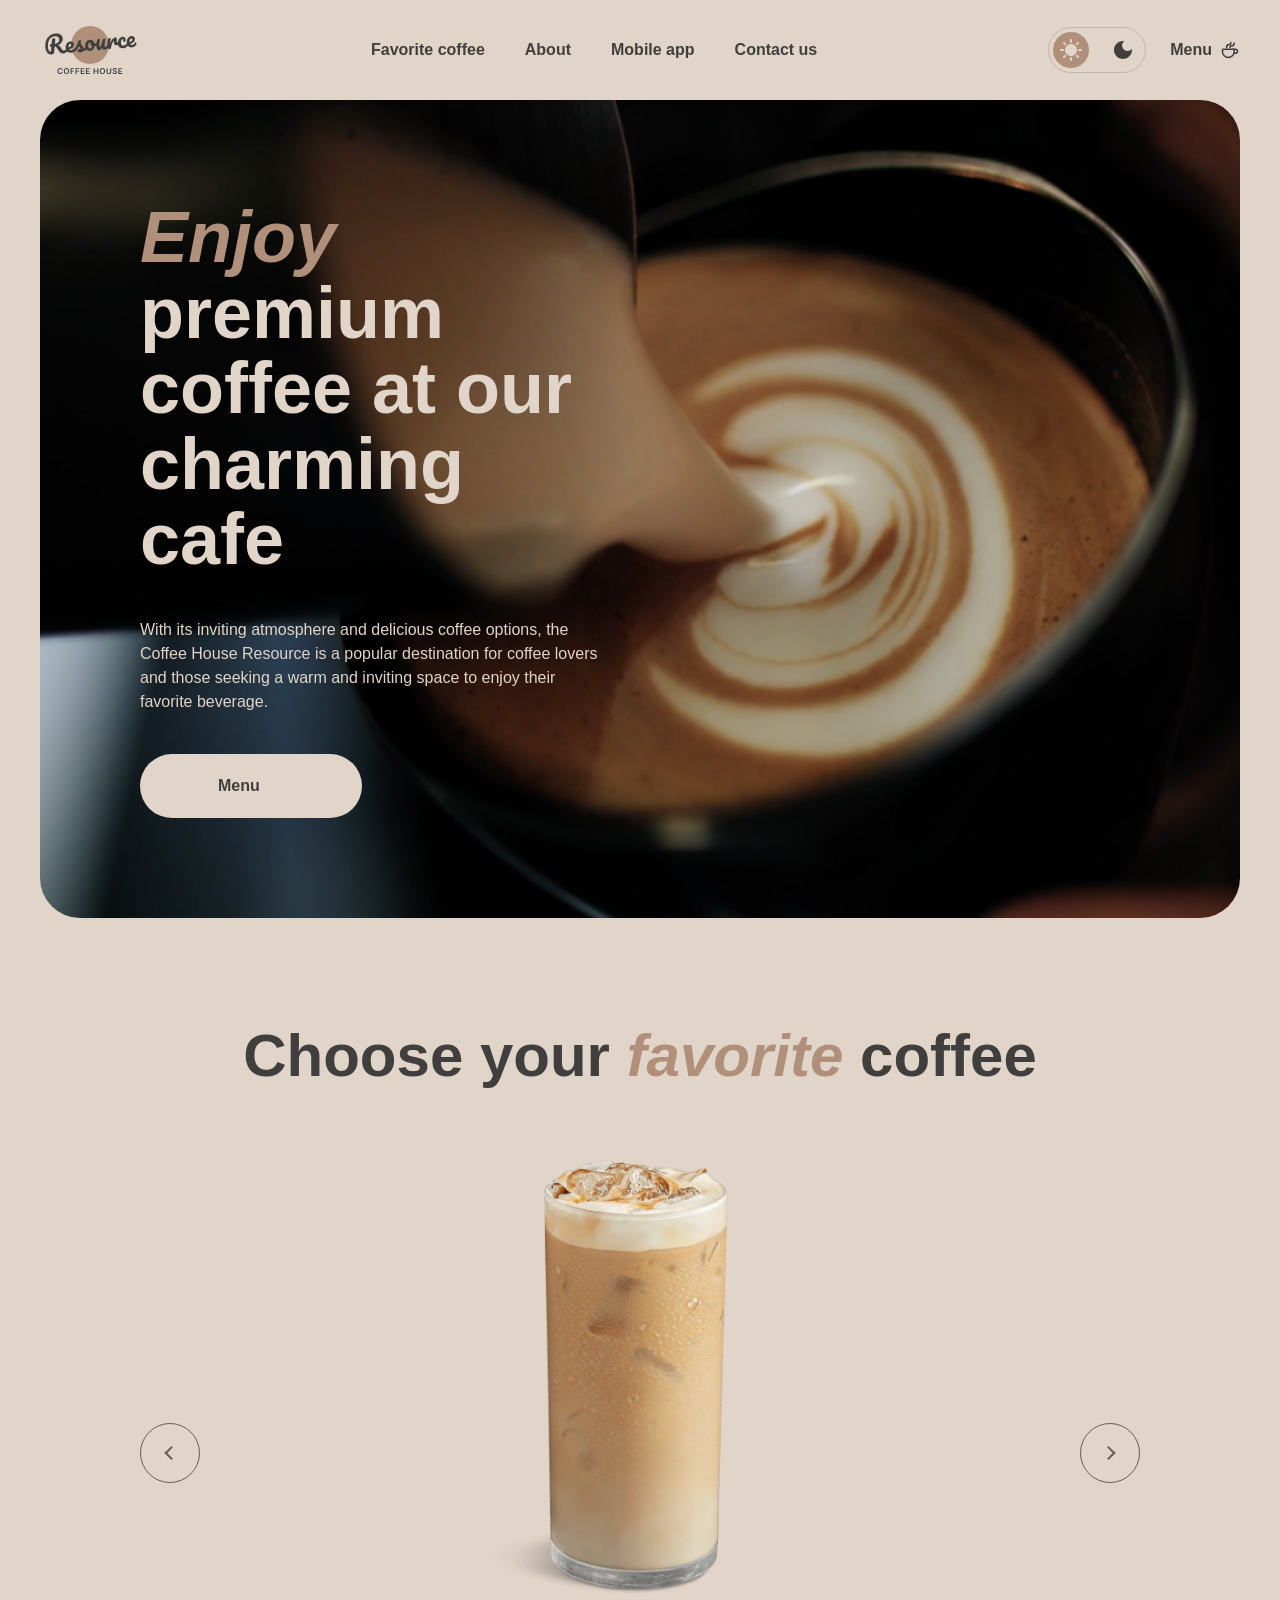
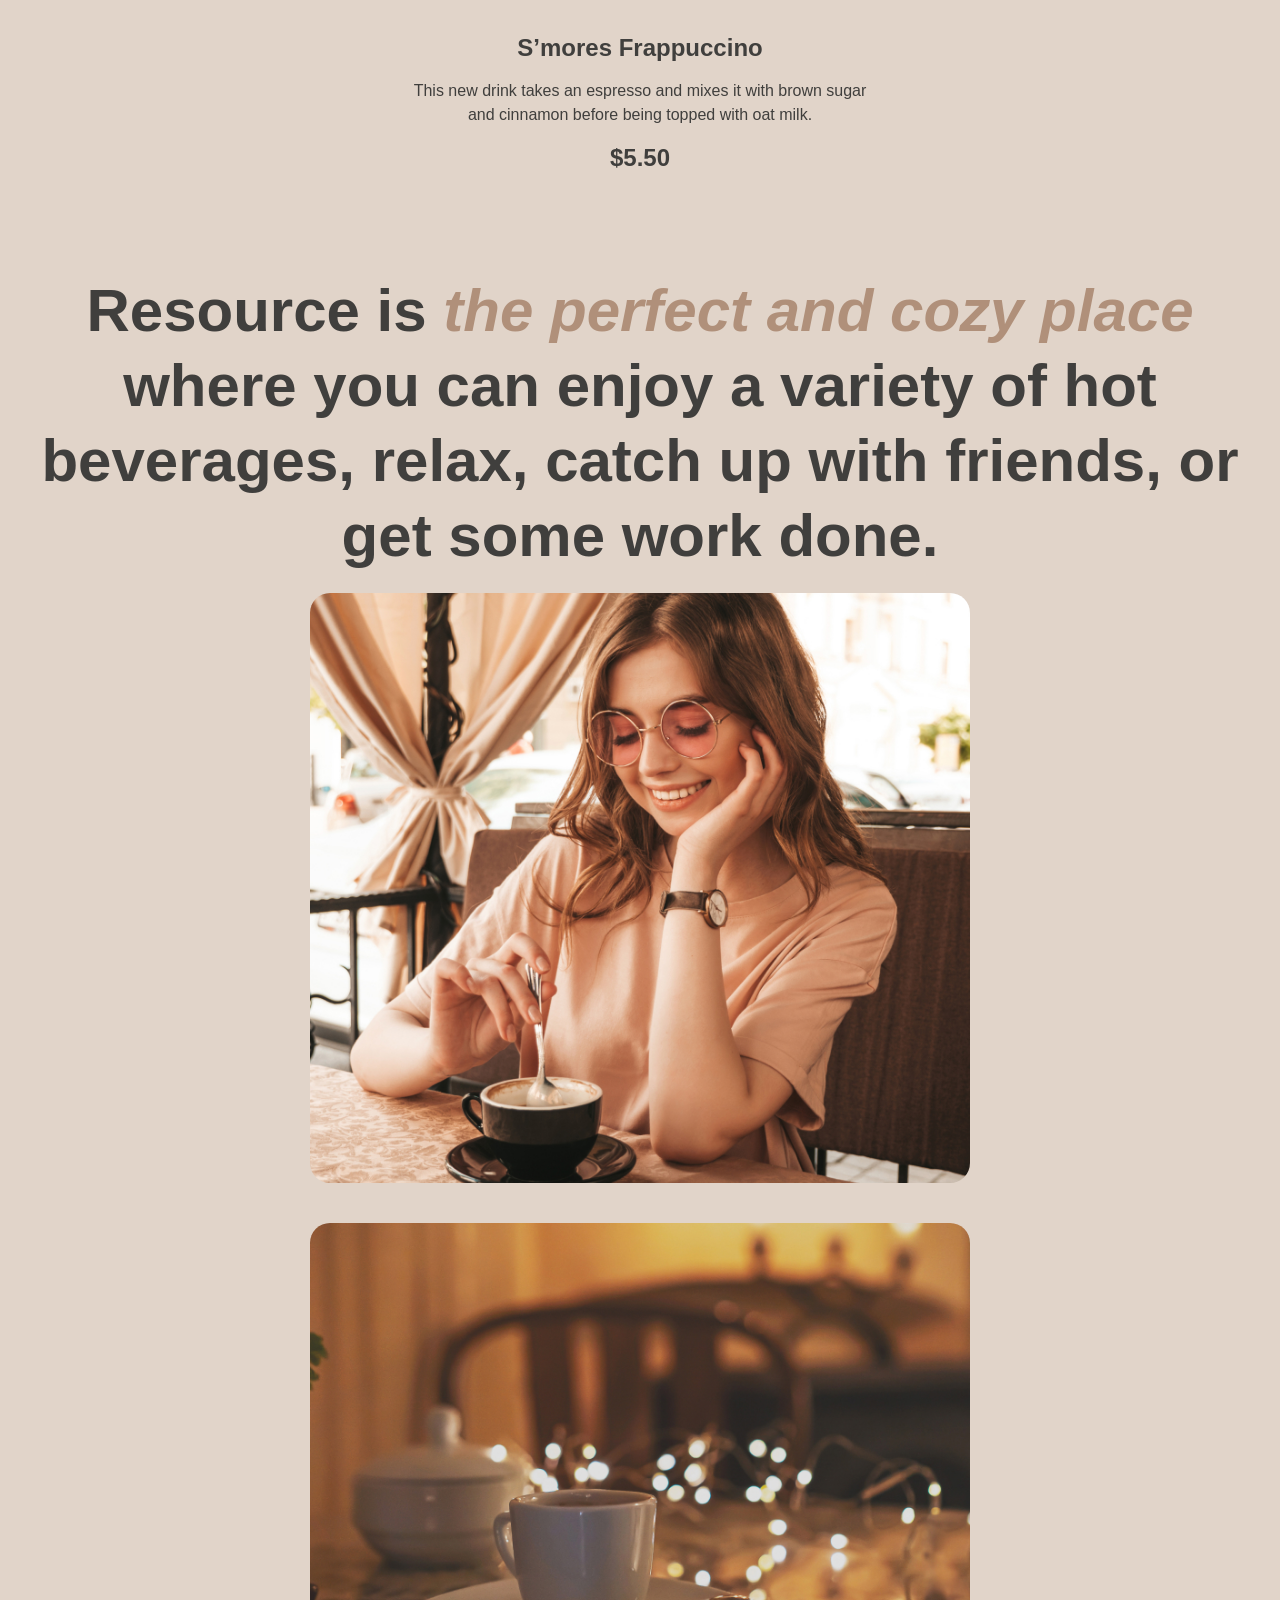
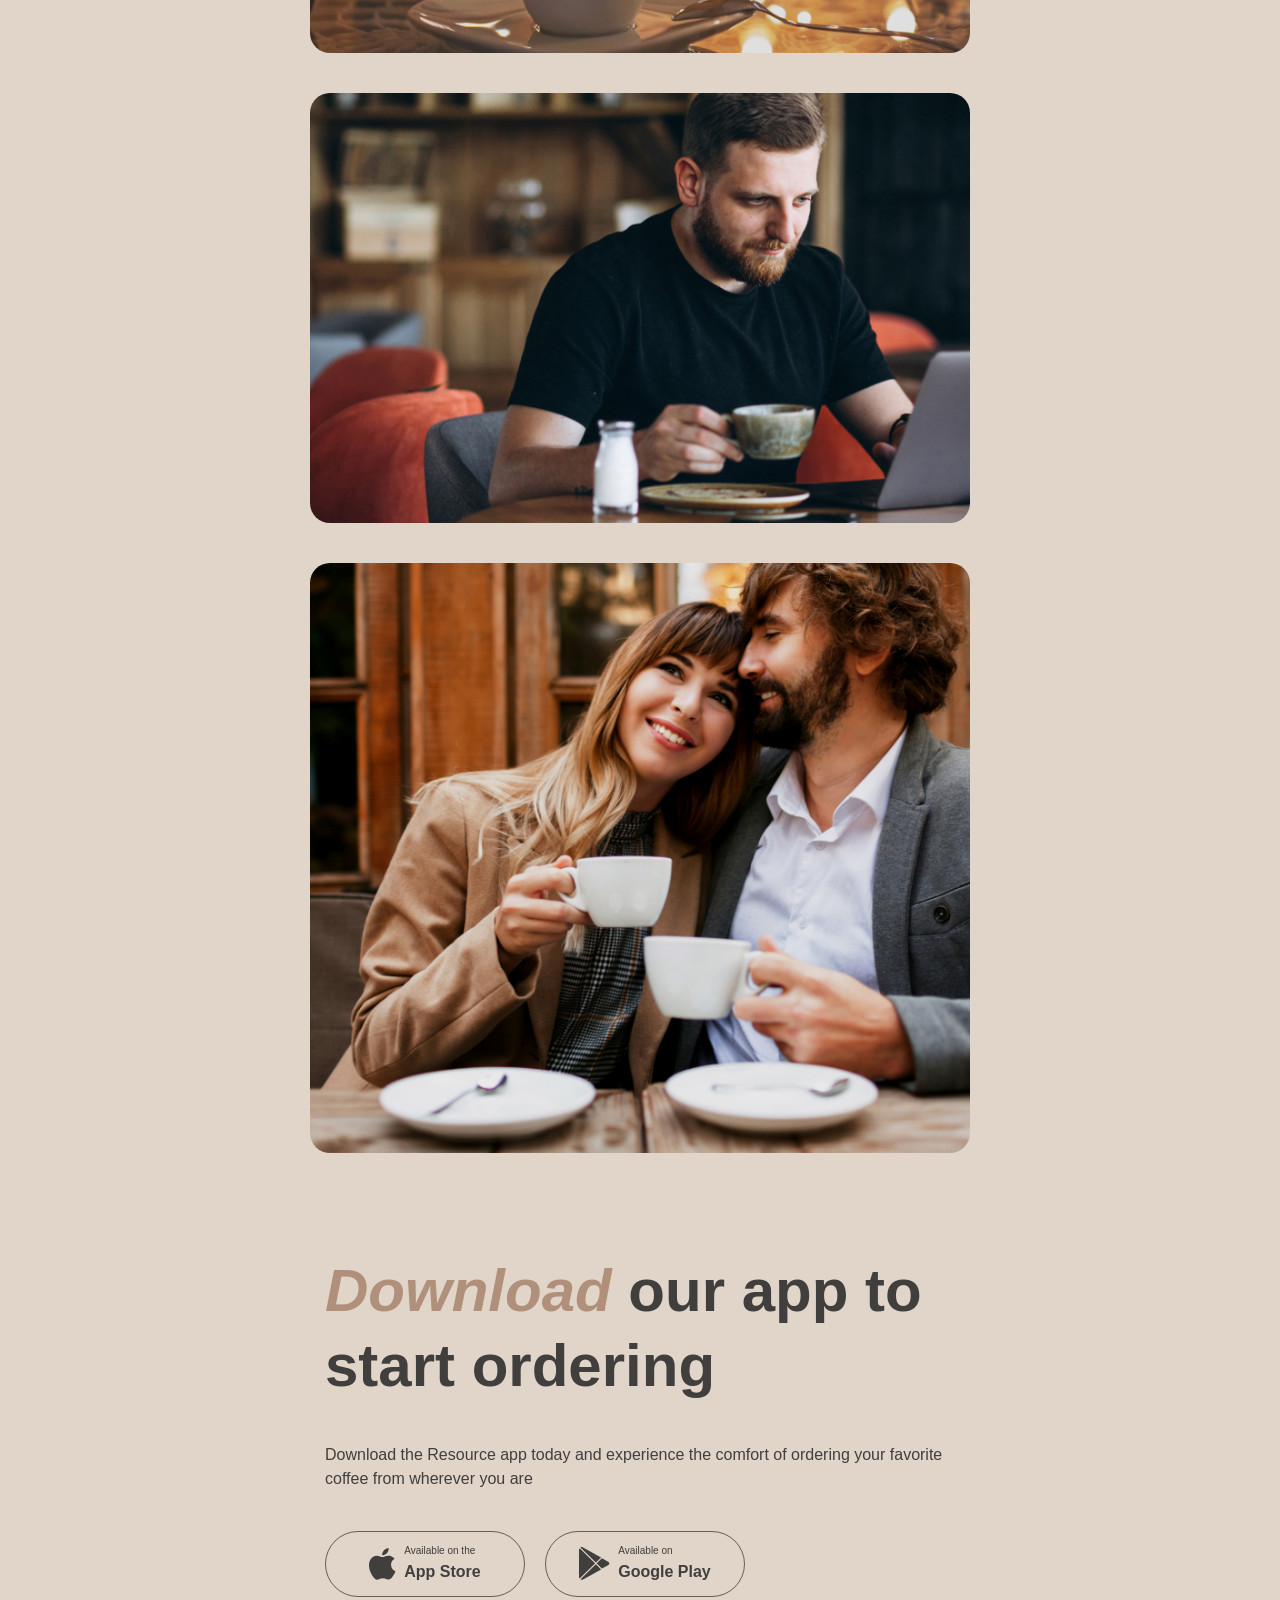
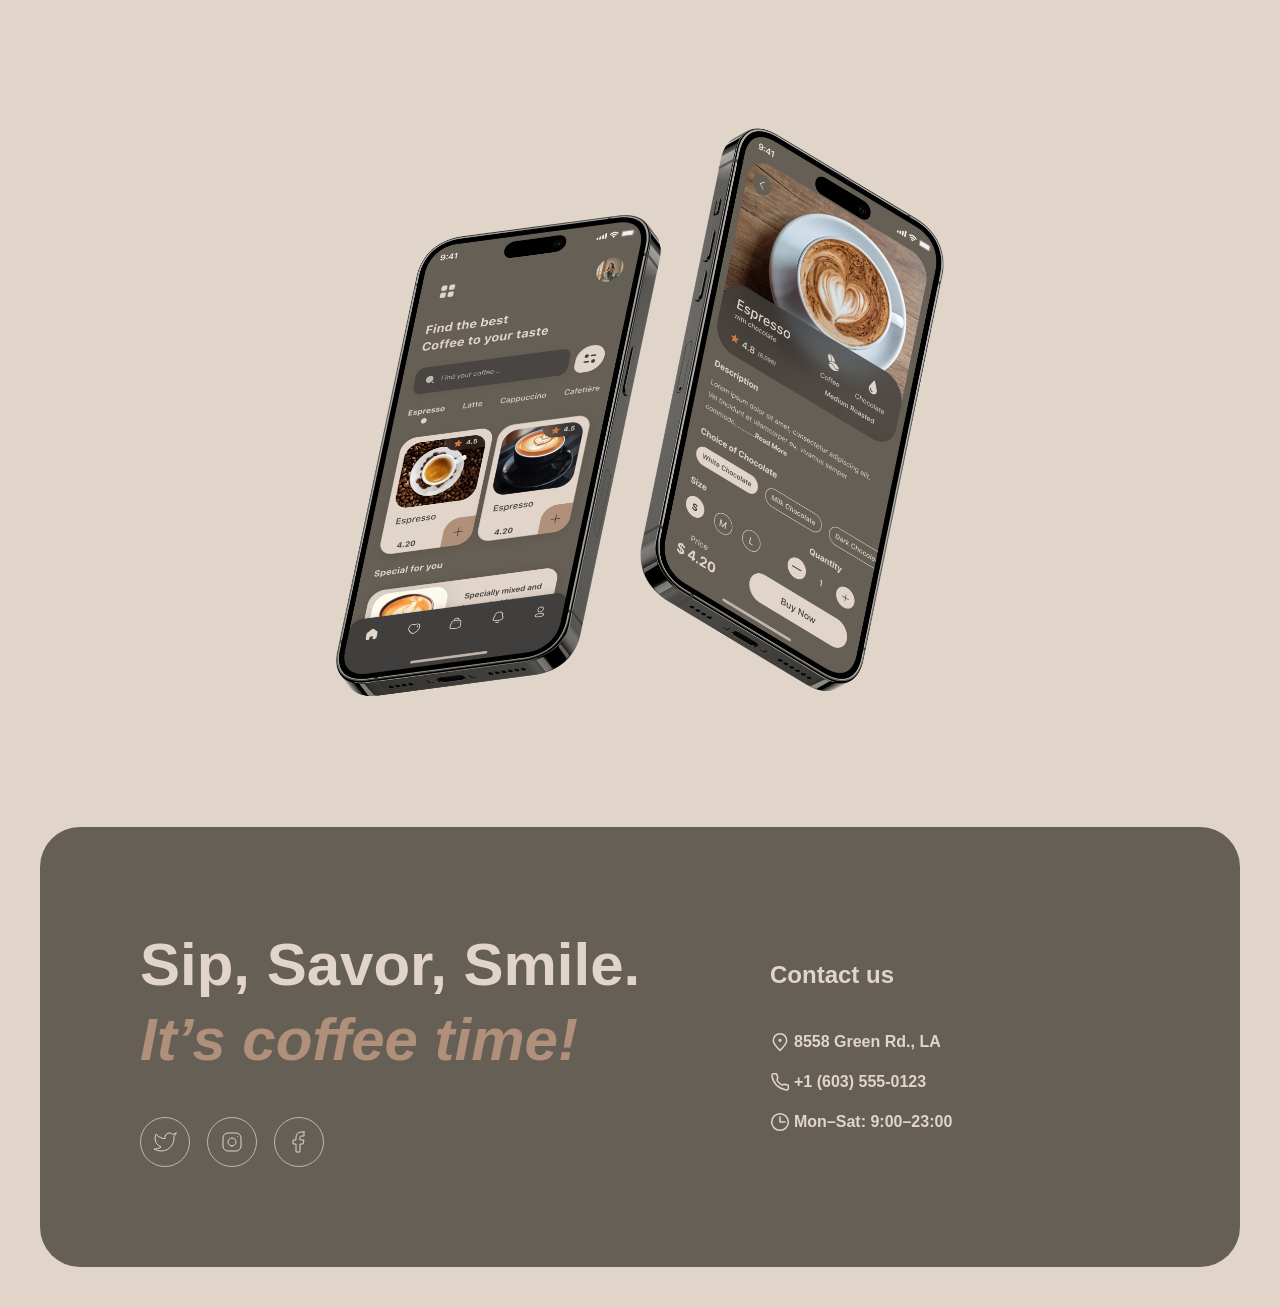
==== index.html @ 96e4b71e "feat: fix html errors and add media-style to catalog.html 22.09.26 20:18" ====
<!doctype html>
<html lang="en" data-theme="light">
  <head>
    <meta charset="UTF-8" />
    <meta name="viewport" content="width=device-width, initial-scale=1.0" />
    <link rel="stylesheet" href="sass/style.css" />
    <link rel="icon" href="img/header/logo.svg" />
    <title>Coffee House</title>
  </head>
  <body>
    <header class="header">
      <div class="header-menu">
        <a href="index.html" class="header-link">
          <img
            class="header-logo"
            src="img/header/logo.svg"
            alt="Coffee House Logo"
          />
        </a>
        <div class="header-navigation">
          <ul class="header__list">
            <li class="header__item">
              <a href="#favorite-coffee" class="header__link"
                >favorite coffee</a
              >
            </li>
            <li class="header__item">
              <a href="#about" class="header__link">about</a>
            </li>
            <li class="header__item">
              <a href="#mobile" class="header__link">mobile app</a>
            </li>
            <li class="header__item">
              <a href="#contacts" class="header__link">contact us</a>
            </li>
          </ul>
        </div>
        <div class="header-actions">
          <button
            type="button"
            class="theme-witch"
            id="theme-toggle"
            aria-label="change theme"
          >
            <span class="theme__light header-theme">
              <img
                class="theme__icon"
                src="img/buttons/Sun.svg"
                alt="Sun Icon"
              />
            </span>
            <span class="theme__dark header-theme">
              <img
                class="theme__icon"
                src="img/buttons/Moon.svg"
                alt="Moon Icon"
              />
            </span>
          </button>
          <a href="catalog.html" class="coffee-menu">
            <p class="coffee-menu__text">menu</p>
            <img
              class="coffee-menu__icon"
              src="img/header/coffee-cup.svg"
              alt="Menu Icon"
            />
          </a>
          <button
            class="hamburger"
            type="button"
            aria-label="Open menu"
            aria-expanded="false"
          >
            <span class="hamburger__line"></span>
          </button>
        </div>
      </div>
    </header>
    <main class="main">
      <section class="hero section">
        <div class="hero-container">
          <div class="hero-offer">
            <h1 class="hero-offer__title">
              <span class="color-word">enjoy</span> premium coffee at our
              charming cafe
            </h1>
            <p class="hero-offer__description">
              with its inviting atmosphere and delicious coffee options, the
              Coffee House Resource is a popular destination for coffee lovers
              and those seeking a warm and inviting space to enjoy their
              favorite beverage.
            </p>
            <a class="hero-offer__button" href="catalog.html">menu</a>
          </div>
        </div>
      </section>
      <section class="favorite-coffee section" id="favorite-coffee">
        <div class="favorite-coffee-container">
          <h2 class="favorite-coffee__title main-section__text">
            choose your <span class="color-word">favorite</span> coffee
          </h2>
          <div class="favorite-coffee__slider">
            <button
              type="button"
              class="favorite-coffee__arrow favorite-coffee__arrow--left"
            ></button>
            <div class="favorite-coffee__slider--row">
              <div class="favorite-coffee__slider--content">
                <img
                  src="img/main/coffee-slider-1.svg"
                  class="favorite-coffee__slider--1"
                  alt="coffee-slider-1"
                />
                <div class="favorite-coffee__slider--description">
                  <p
                    class="favorite-coffee__slider--description--title main-section__text"
                  >
                    s’mores Frappuccino
                  </p>
                  <p
                    class="favorite-coffee__slider--description--text main-section__text"
                  >
                    this new drink takes an espresso and mixes it with brown
                    sugar and cinnamon before being topped with oat milk.
                  </p>
                  <p
                    class="favorite-coffee__slider--description--price main-section__text"
                  >
                    $5.50
                  </p>
                </div>
              </div>
            </div>
            <button
              type="button"
              class="favorite-coffee__arrow favorite-coffee__arrow--right"
            ></button>
          </div>
        </div>
      </section>
      <section class="about section" id="about">
        <h2 class="about__title main-section__text">
          Resource is
          <span class="color-word">the perfect and cozy place</span> where you
          can enjoy a variety of hot beverages, relax, catch up with friends, or
          get some work done.
        </h2>
        <div class="about-container">
          <div class="about__images">
            <div class="about__images--column--1">
              <img
                src="img/main/about-1.jpg"
                class="about__images--column--one about__images--column--big"
                alt="about-1"
              />
              <img
                src="img/main/about-2.jpg"
                class="about__images--column--two about__images--column--small"
                alt="about-1"
              />
            </div>
            <div class="about__images--column--2">
              <img
                src="img/main/about-3.jpg"
                class="about__images--column--three about__images--column--small"
                alt="about-1"
              />
              <img
                src="img/main/about-4.jpg"
                class="about__images--column--four about__images--column--big"
                alt="about-1"
              />
            </div>
          </div>
        </div>
      </section>
      <section class="mobile-app section" id="mobile">
        <div class="mobile-app-container">
          <div class="mobile-app-container__offer">
            <h2 class="mobile-app-container__offer--title main-section__text">
              <span class="color-word">download</span> our app to start ordering
            </h2>
            <p class="mobile-app-container__offer--text main-section__text">
              download the Resource app today and experience the comfort of
              ordering your favorite coffee from wherever you are
            </p>
            <div class="mobile-app-container__offer--buttons">
              <button type="button" class="button-app-store mobile-buttons">
                <img
                  src="img/buttons/icon-1.svg"
                  class="button-app-store__image button-app"
                  alt="app-store"
                />
                <span class="button-app-store__description buttons__mobile-app">
                  <span class="button-app-store--title main-section__text">
                    available on the
                  </span>
                  <span class="button-app-store--text main-section__text">
                    app Store
                  </span>
                </span>
              </button>
              <button type="button" class="button-google-play mobile-buttons">
                <img
                  src="img/buttons/Icon-2.svg"
                  class="button-google-play__image button-app"
                  alt="google-play"
                />
                <span
                  class="button-google-play__description buttons__mobile-app"
                >
                  <span class="button-google-play--title main-section__text">
                    available on
                  </span>
                  <span class="button-google-play--text main-section__text">
                    google Play
                  </span>
                </span>
              </button>
            </div>
          </div>
          <img
            src="img/main/mobile-screens.svg"
            class="mobile-app-container__image"
            alt="mobile-screens"
          />
        </div>
      </section>
    </main>
    <footer class="footer" id="contacts">
      <div class="footer-container">
        <div class="footer-offer">
          <h2 class="footer-offer__title">
            Sip, Savor, Smile. <span class="color-word">It’s coffee time!</span>
          </h2>
          <div class="footer-offer__socials">
            <button
              type="button"
              class="footer-offer__socials--twitter footer-logo"
            >
              <img
                src="img/buttons/twitter.svg"
                alt="twitter-logo"
                class="twitter-logo footer-logo__icon"
              />
            </button>
            <button
              type="button"
              class="footer-offer__socials--instagram footer-logo"
            >
              <img
                src="img/buttons/instagram.svg"
                alt="instagram-logo"
                class="instagram-logo footer-logo__icon"
              />
            </button>
            <button
              type="button"
              class="footer-offer__socials--facebook footer-logo"
            >
              <img
                src="img/buttons/facebook.svg"
                alt="facebook-logo"
                class="facebook-logo footer-logo__icon"
              />
            </button>
          </div>
        </div>
        <div class="footer-contacts-info">
          <p class="footer-contacts-info__title">contact us</p>
          <div class="footer-contacts-info__description">
            <a
              href="https://www.google.com/maps?vet=10CAAQoqAOahcKEwiwgLDBm4CXAxUAAAAAHQAAAAAQFg..i&mstk=AUtExfA_n0aw0SL53sL35v7tzsXm1c_JzADtxvGyId2HOaVjwvYspv1mp1q4BPA9dtkirXjE4hop9Ao_3JP-SMYvXIAv0XN-SOpZOWgmy21TU7qrx0IIFSRRXFz6eRBMhDhsfYrN6tCBzZElpmiBy2D3LbKN2sghtTIf_d3w8UrkyxKyUlM&pvq=Cg0vZy8xMWw1Y3NuYm5jgAEBkAEB&fvr=1&cs=1&um=1&ie=UTF-8&fb=1&gl=ru&sa=X&ftid=0x80c2be9679dfc7e3:0x77f2e7a4e452a17a"
              class="footer-contacts-info__description--links"
            >
              <img
                src="img/footer/pin-alt.svg"
                alt="pin-alt"
                class="footer-contacts-info__description--image"
              />
              <p class="footer-contacts-info__description--text">
                8558 Green Rd., LA
              </p>
            </a>
            <a
              href="tel:+1(603)555-0123"
              class="footer-contacts-info__description--links"
            >
              <img
                src="img/footer/phone.svg"
                alt="phone"
                class="footer-contacts-info__description--image"
              />
              <p class="footer-contacts-info__description--text">
                +1 (603) 555-0123
              </p>
            </a>
            <a href="#" class="footer-contacts-info__description--links">
              <img
                src="img/footer/clock.svg"
                alt="clock"
                class="footer-contacts-info__description--image"
              />
              <p class="footer-contacts-info__description--text">
                Mon–Sat: 9:00–23:00
              </p>
            </a>
          </div>
        </div>
      </div>
    </footer>
    <script src="main.js"></script>
  </body>
</html>
---- sass/style.css ----
@charset "UTF-8";
/* 1. Убираем внешние и внутренние отступы, задаем border-box всем элементам */
*,
*::before,
*::after {
  box-sizing: border-box;
  margin: 0;
  padding: 0;
}

/* 2. Базовые настройки для документа */
html {
  -webkit-text-size-adjust: 100%;
  -moz-text-size-adjust: 100%;
       text-size-adjust: 100%;
}

body {
  min-height: 100vh;
  line-height: 1.5;
  -webkit-font-smoothing: antialiased;
}

/* 3. Наследуем шрифты и свойства для элементов форм */
input,
button,
textarea,
select {
  font: inherit;
  color: inherit;
  background-color: transparent;
}

/* 4. Списки без маркеров */
ul,
ol {
  list-style: none;
}

/* 5. Убираем подчеркивания у ссылок */
a {
  text-decoration: none;
  color: inherit;
}

/* 6. Медиа-элементы адаптивны */
img,
picture,
video,
canvas,
svg {
  display: block;
  max-width: 100%;
  height: auto;
}

/* 7. Настройки таблиц */
table {
  border-collapse: collapse;
  border-spacing: 0;
}

/* 8. Кнопки сбрасывают дефолтный вид */
button {
  cursor: pointer;
  border: none;
  background: none;
}

@font-face {
  font-family: "inter";
  src: url("/fonts/Inter_18pt-Regular.ttf") format("ttf");
}
.header {
  margin: 20px auto;
}
.header .header-menu {
  max-height: 60px;
  padding: 0 40px;
  display: flex;
  justify-content: space-between;
  align-items: center;
  flex-direction: row;
  flex-wrap: wrap;
  gap: 0;
}
.header .header-menu .header-link:hover {
  opacity: 0.5;
  transition: opacity 0.3s ease;
}
.header .header__list {
  display: flex;
  justify-content: space-between;
  align-items: center;
  flex-direction: row;
  flex-wrap: wrap;
  gap: 40px;
}
@media (max-width: 860px) {
  .header .header__list {
    display: none;
  }
}
.header .header__list .header__item {
  font-family: inter, sans-serif;
  font-size: 16px;
  font-weight: 600;
  line-height: 150%;
  position: relative;
  color: #403f3d;
}
.header .header__list .header__item::first-letter {
  text-transform: capitalize;
}
.header .header__list .header__item::after {
  content: "";
  position: absolute;
  left: 0;
  bottom: -4px;
  width: 100%;
  height: 2px;
  background-color: #403f3d;
  transform: scaleX(0);
  transform-origin: left;
  transition: transform 0.3s ease;
}
.header .header__list .header__item:hover::after {
  transform: scaleX(1);
}
.header .header-actions {
  display: flex;
  justify-content: space-between;
  align-items: center;
  flex-direction: row;
  flex-wrap: wrap;
  gap: 24px;
}
.header .header-actions .theme-witch {
  border: 1px solid #c1b6ad;
  border-radius: 100px;
  display: flex;
  justify-content: space-between;
  align-items: center;
  flex-direction: row;
  flex-wrap: wrap;
  gap: 8px;
}
.header .header-actions .theme-witch .header-theme {
  margin: 4px;
  padding: 7px;
}
.header .header-actions .theme-witch .theme__light {
  background-color: #b0907a;
  border-radius: 100px;
}
.header .header-actions .theme-witch .theme__dark {
  padding: 9px;
}
.header .coffee-menu {
  display: flex;
  justify-content: space-between;
  align-items: center;
  flex-direction: row;
  flex-wrap: wrap;
  gap: 8px;
}
@media (max-width: 860px) {
  .header .coffee-menu {
    display: none;
  }
}
.header .coffee-menu {
  position: relative;
}
.header .coffee-menu .coffee-menu__text {
  font-family: inter, sans-serif;
  font-size: 16px;
  font-weight: 600;
  line-height: 150%;
  color: #403f3d;
}
.header .coffee-menu .coffee-menu__text::first-letter {
  text-transform: capitalize;
}
.header .coffee-menu::after {
  content: "";
  position: absolute;
  left: 0;
  bottom: -4px;
  width: 100%;
  height: 2px;
  background-color: #403f3d;
  transform: scaleX(0);
  transform-origin: left;
  transition: transform 0.3s ease;
}
.header .coffee-menu:hover::after {
  transform: scaleX(1);
}

.hamburger {
  display: none;
}

@media (max-width: 860px) {
  .hamburger {
    display: inline-block;
    position: relative;
    border: 1px solid #665f55;
    border-radius: 100px;
    width: 44px;
    height: 44px;
    background: transparent;
    cursor: pointer;
    z-index: 30;
  }
  .hamburger::after,
  .hamburger .hamburger__line {
    content: "";
    position: absolute;
    width: 20px;
    height: 2px;
    background-color: black;
    transform: translate(-50%, -50%);
    bottom: 55%;
    transition: top 0.3s ease, left 0.3s ease, transform 0.3s ease;
  }
  .hamburger::after {
    bottom: 35%;
  }
  .hamburger.active::after {
    top: 16px;
    left: 25px;
    transform: translate(-50%, -50%) rotate(-90deg);
  }
  .hamburger.active .hamburger__line {
    top: 16px;
    left: 5px;
    transform: translate(-50%, -50%) rotate(-90deg);
  }
}
.main {
  margin: 0 auto;
}

.section {
  padding: 0 40px;
  margin-bottom: 100px;
}

.color-word {
  color: #b0907a;
  font-style: italic;
}

.hero-container {
  background: url(../img/header/img-hero.jpg);
  border-radius: 40px;
  background-size: cover;
  background-position: center;
  padding: 100px;
}
@media (max-width: 600px) {
  .hero-container {
    padding: 60px 16px;
  }
}
.hero-container .hero-offer {
  margin-right: 530px;
  max-width: 530px;
}
@media (max-width: 1200px) {
  .hero-container .hero-offer {
    margin-right: 0;
  }
}
.hero-container .hero-offer {
  display: flex;
  justify-content: center;
  align-items: center;
  flex-direction: row;
  flex-wrap: wrap;
  gap: 40px;
}
.hero-container .hero-offer .hero-offer__title {
  font-family: inter, sans-serif;
  font-size: 72px;
  font-weight: 600;
  line-height: 105%;
  color: #e1d4c9;
}
.hero-container .hero-offer .hero-offer__title::first-letter {
  text-transform: capitalize;
}
@media (max-width: 600px) {
  .hero-container .hero-offer .hero-offer__title {
    font-family: inter, sans-serif;
    font-size: 42px;
    font-weight: 600;
    line-height: 115%;
  }
}
.hero-container .hero-offer .hero-offer__description {
  font-family: inter, sans-serif;
  font-size: 16px;
  font-weight: 400;
  line-height: 150%;
  color: #e1d4c9;
}
.hero-container .hero-offer .hero-offer__description::first-letter {
  text-transform: capitalize;
}
.hero-container .hero-offer .hero-offer__button {
  margin-right: auto;
  padding: 20px 78px;
  background-color: #e1d4c9;
  border-radius: 100px;
  position: relative;
  text-decoration: none;
  font-family: inter, sans-serif;
  font-size: 16px;
  font-weight: 600;
  line-height: 150%;
  color: #403f3d;
}
.hero-container .hero-offer .hero-offer__button::first-letter {
  text-transform: capitalize;
}
.hero-container .hero-offer .hero-offer__button::after {
  content: "";
  display: inline-block;
  width: 16px;
  height: 16px;
  margin-left: 8px;
  vertical-align: middle;
  background: url(/img/header/coffee-cup.svg) no-repeat center;
  background-size: contain;
  opacity: 0;
  transform: translateX(-5px);
  transition: opacity 0.2s ease, transform 0.2s ease;
}
.hero-container .hero-offer .hero-offer__button:hover::after {
  opacity: 1;
  transform: translateX(0);
}

.favorite-coffee-container {
  display: flex;
  justify-content: center;
  align-items: center;
  flex-direction: column;
  flex-wrap: wrap;
  gap: 40px;
}
.favorite-coffee-container .favorite-coffee__title {
  font-family: inter, sans-serif;
  font-size: 60px;
  font-weight: 600;
  line-height: 125%;
  color: #403f3d;
  text-align: center;
}
.favorite-coffee-container .favorite-coffee__title::first-letter {
  text-transform: capitalize;
}
@media (max-width: 700px) {
  .favorite-coffee-container .favorite-coffee__title {
    font-family: inter, sans-serif;
    font-size: 42px;
    font-weight: 600;
    line-height: 115%;
  }
}
@media (max-width: 400px) {
  .favorite-coffee-container .favorite-coffee__title {
    font-family: inter, sans-serif;
    font-size: 32px;
    font-weight: 600;
    line-height: 125%;
  }
}
.favorite-coffee-container .favorite-coffee__slider {
  display: flex;
  justify-content: center;
  align-items: center;
  flex-direction: row;
  flex-wrap: wrap;
  gap: 378px;
}
@media (max-width: 1460px) {
  .favorite-coffee-container .favorite-coffee__slider {
    display: flex;
    justify-content: center;
    align-items: center;
    flex-direction: row;
    flex-wrap: wrap;
    gap: 200px;
  }
}
@media (max-width: 1100px) {
  .favorite-coffee-container .favorite-coffee__slider {
    display: flex;
    justify-content: center;
    align-items: center;
    flex-direction: row;
    flex-wrap: wrap;
    gap: 100px;
  }
}
@media (max-width: 900px) {
  .favorite-coffee-container .favorite-coffee__slider {
    display: flex;
    justify-content: center;
    align-items: center;
    flex-direction: row;
    flex-wrap: wrap;
    gap: 70px;
  }
}
@media (max-width: 840px) {
  .favorite-coffee-container .favorite-coffee__slider {
    display: flex;
    justify-content: center;
    align-items: center;
    flex-direction: row;
    flex-wrap: wrap;
    gap: 30px;
  }
}
@media (max-width: 840px) {
  .favorite-coffee-container .favorite-coffee__slider {
    display: flex;
    justify-content: center;
    align-items: center;
    flex-direction: row;
    flex-wrap: wrap;
    gap: 30px;
  }
}
@media (max-width: 760px) {
  .favorite-coffee-container .favorite-coffee__slider {
    max-width: 480px;
    display: flex;
    justify-content: center;
    align-items: center;
    flex-direction: row;
    flex-wrap: wrap;
    gap: 0;
  }
}
.favorite-coffee-container .favorite-coffee__slider .favorite-coffee__slider--content {
  display: flex;
  justify-content: center;
  align-items: center;
  flex-direction: column;
  flex-wrap: wrap;
  gap: 20px;
}
.favorite-coffee-container .favorite-coffee__slider .favorite-coffee__slider--content .favorite-coffee__slider--description {
  max-width: 480px;
  display: flex;
  justify-content: center;
  align-items: center;
  flex-direction: column;
  flex-wrap: wrap;
  gap: 16px;
}
.favorite-coffee-container .favorite-coffee__slider .favorite-coffee__slider--content .favorite-coffee__slider--description .favorite-coffee__slider--description--title {
  font-family: inter, sans-serif;
  font-size: 24px;
  font-weight: 600;
  line-height: 125%;
  color: #403f3d;
}
.favorite-coffee-container .favorite-coffee__slider .favorite-coffee__slider--content .favorite-coffee__slider--description .favorite-coffee__slider--description--title::first-letter {
  text-transform: capitalize;
}
.favorite-coffee-container .favorite-coffee__slider .favorite-coffee__slider--content .favorite-coffee__slider--description .favorite-coffee__slider--description--text {
  font-family: inter, sans-serif;
  font-size: 16px;
  font-weight: 400;
  line-height: 150%;
  text-align: center;
  color: #403f3d;
}
.favorite-coffee-container .favorite-coffee__slider .favorite-coffee__slider--content .favorite-coffee__slider--description .favorite-coffee__slider--description--text::first-letter {
  text-transform: capitalize;
}
.favorite-coffee-container .favorite-coffee__slider .favorite-coffee__slider--content .favorite-coffee__slider--description .favorite-coffee__slider--description--price {
  font-family: inter, sans-serif;
  font-size: 24px;
  font-weight: 600;
  line-height: 125%;
  color: #403f3d;
}
.favorite-coffee-container .favorite-coffee__slider .favorite-coffee__arrow {
  position: relative;
  width: 60px;
  height: 60px;
  border: 1px solid #665f55;
  border-radius: 100px;
  background: transparent;
}
.favorite-coffee-container .favorite-coffee__slider .favorite-coffee__arrow::before {
  content: "";
  position: absolute;
  top: 50%;
  left: 50%;
  width: 10px;
  height: 10px;
  border-top: 2px solid #665f55;
  border-right: 2px solid #665f55;
}
.favorite-coffee-container .favorite-coffee__slider .favorite-coffee__arrow--left::before {
  transform: translate(-35%, -50%) rotate(-135deg);
}
.favorite-coffee-container .favorite-coffee__slider .favorite-coffee__arrow--right::before {
  transform: translate(-65%, -50%) rotate(45deg);
}
.favorite-coffee-container .favorite-coffee__slider .favorite-coffee__arrow:hover {
  background-color: #665f55;
  transition: background-color 0.3s ease;
}
.favorite-coffee-container .favorite-coffee__slider .favorite-coffee__arrow:hover::before {
  border-color: #e1d4c9;
  transition: border-color 0.3s ease;
}
@media (max-width: 760px) {
  .favorite-coffee-container .favorite-coffee__slider .favorite-coffee__arrow {
    max-width: 480px;
    display: none;
  }
}

.about {
  display: flex;
  justify-content: center;
  align-items: center;
  flex-direction: row;
  flex-wrap: wrap;
  gap: 20px;
}
.about .about__title {
  font-family: inter, sans-serif;
  font-size: 60px;
  font-weight: 600;
  line-height: 125%;
  text-align: center;
  color: #403f3d;
}
.about .about__title::first-letter {
  text-transform: capitalize;
}
@media (max-width: 700px) {
  .about .about__title {
    font-family: inter, sans-serif;
    font-size: 42px;
    font-weight: 600;
    line-height: 115%;
  }
}
@media (max-width: 400px) {
  .about .about__title {
    font-family: inter, sans-serif;
    font-size: 32px;
    font-weight: 600;
    line-height: 125%;
  }
}
.about .about-container .about__images {
  display: flex;
  justify-content: center;
  align-items: center;
  flex-direction: row;
  flex-wrap: wrap;
  gap: 40px;
}
.about .about-container .about__images .about__images--column--1 {
  display: flex;
  justify-content: center;
  align-items: center;
  flex-direction: column;
  flex-wrap: wrap;
  gap: 40px;
}
.about .about-container .about__images .about__images--column--1 .about__images--column--big {
  width: 660px;
  height: 590px;
  -o-object-fit: cover;
     object-fit: cover;
  border-radius: 20px;
}
.about .about-container .about__images .about__images--column--1 .about__images--column--small {
  width: 660px;
  height: 430px;
  -o-object-fit: cover;
     object-fit: cover;
  border-radius: 20px;
}
@media (max-width: 768px) {
  .about .about-container .about__images .about__images--column--1 .about__images--column--small {
    display: none;
  }
}
.about .about-container .about__images .about__images--column--2 {
  display: flex;
  justify-content: center;
  align-items: center;
  flex-direction: column;
  flex-wrap: wrap;
  gap: 40px;
}
.about .about-container .about__images .about__images--column--2 .about__images--column--big {
  width: 660px;
  height: 590px;
  -o-object-fit: cover;
     object-fit: cover;
  border-radius: 20px;
}
.about .about-container .about__images .about__images--column--2 .about__images--column--small {
  width: 660px;
  height: 430px;
  -o-object-fit: cover;
     object-fit: cover;
  border-radius: 20px;
}
@media (max-width: 768px) {
  .about .about-container .about__images .about__images--column--2 .about__images--column--small {
    display: none;
  }
}

.mobile-app-container {
  display: flex;
  justify-content: center;
  align-items: center;
  flex-direction: row;
  flex-wrap: wrap;
  gap: 100px;
}
.mobile-app-container .mobile-app-container__offer {
  display: flex;
  justify-content: center;
  align-items: center;
  flex-direction: column;
  flex-wrap: wrap;
  gap: 40px;
  max-width: 630px;
}
.mobile-app-container .mobile-app-container__offer .mobile-app-container__offer--title {
  font-family: inter, sans-serif;
  font-size: 60px;
  font-weight: 600;
  line-height: 125%;
  color: #403f3d;
}
.mobile-app-container .mobile-app-container__offer .mobile-app-container__offer--title::first-letter {
  text-transform: capitalize;
}
@media (max-width: 700px) {
  .mobile-app-container .mobile-app-container__offer .mobile-app-container__offer--title {
    font-family: inter, sans-serif;
    font-size: 42px;
    font-weight: 600;
    line-height: 115%;
  }
}
@media (max-width: 400px) {
  .mobile-app-container .mobile-app-container__offer .mobile-app-container__offer--title {
    font-family: inter, sans-serif;
    font-size: 32px;
    font-weight: 600;
    line-height: 125%;
  }
}
.mobile-app-container .mobile-app-container__offer .mobile-app-container__offer--text {
  font-family: inter, sans-serif;
  font-size: 16px;
  font-weight: 400;
  line-height: 150%;
  color: #403f3d;
}
.mobile-app-container .mobile-app-container__offer .mobile-app-container__offer--text::first-letter {
  text-transform: capitalize;
}
.mobile-app-container .mobile-app-container__offer .mobile-app-container__offer--buttons {
  margin-right: auto;
  display: flex;
  justify-content: center;
  align-items: center;
  flex-direction: row;
  flex-wrap: wrap;
  gap: 20px;
}
@media (max-width: 500px) {
  .mobile-app-container .mobile-app-container__offer .mobile-app-container__offer--buttons {
    display: flex;
    justify-content: center;
    align-items: center;
    flex-direction: column;
    flex-wrap: wrap;
    gap: 20px;
  }
}
.mobile-app-container .mobile-app-container__offer .mobile-app-container__offer--buttons .mobile-buttons {
  display: flex;
  justify-content: center;
  align-items: center;
  flex-direction: row;
  flex-wrap: wrap;
  gap: 8px;
  min-width: 200px;
  padding: 12px 20px;
  border: 1px solid #665f55;
  border-radius: 100px;
}
.mobile-app-container .mobile-app-container__offer .mobile-app-container__offer--buttons .mobile-buttons:hover {
  background-color: #665f55;
  transition: background-color 0.3s ease;
}
.mobile-app-container .mobile-app-container__offer .mobile-app-container__offer--buttons .mobile-buttons:hover .button-app {
  filter: invert(1);
}
.mobile-app-container .mobile-app-container__offer .mobile-app-container__offer--buttons .mobile-buttons:hover .buttons__mobile-app {
  filter: invert(1);
}
.mobile-app-container .mobile-app-container__offer .mobile-app-container__offer--buttons .button-app-store__description {
  display: flex;
  justify-content: center;
  align-items: start;
  flex-direction: column;
  flex-wrap: wrap;
  gap: 2px;
}
.mobile-app-container .mobile-app-container__offer .mobile-app-container__offer--buttons .button-app-store__description .button-app-store--title {
  font-family: inter, sans-serif;
  font-size: 10px;
  font-weight: 400;
  line-height: 140%;
  color: #403f3d;
}
.mobile-app-container .mobile-app-container__offer .mobile-app-container__offer--buttons .button-app-store__description .button-app-store--title::first-letter {
  text-transform: capitalize;
}
.mobile-app-container .mobile-app-container__offer .mobile-app-container__offer--buttons .button-app-store__description .button-app-store--text {
  font-family: inter, sans-serif;
  font-size: 16px;
  font-weight: 600;
  line-height: 150%;
  color: #403f3d;
}
.mobile-app-container .mobile-app-container__offer .mobile-app-container__offer--buttons .button-app-store__description .button-app-store--text::first-letter {
  text-transform: capitalize;
}
.mobile-app-container .mobile-app-container__offer .mobile-app-container__offer--buttons .button-google-play__description {
  display: flex;
  justify-content: center;
  align-items: start;
  flex-direction: column;
  flex-wrap: wrap;
  gap: 2px;
}
.mobile-app-container .mobile-app-container__offer .mobile-app-container__offer--buttons .button-google-play__description .button-google-play--title {
  font-family: inter, sans-serif;
  font-size: 10px;
  font-weight: 400;
  line-height: 140%;
  color: #403f3d;
}
.mobile-app-container .mobile-app-container__offer .mobile-app-container__offer--buttons .button-google-play__description .button-google-play--title::first-letter {
  text-transform: capitalize;
}
.mobile-app-container .mobile-app-container__offer .mobile-app-container__offer--buttons .button-google-play__description .button-google-play--text {
  font-family: inter, sans-serif;
  font-size: 16px;
  font-weight: 600;
  line-height: 150%;
  color: #403f3d;
}
.mobile-app-container .mobile-app-container__offer .mobile-app-container__offer--buttons .button-google-play__description .button-google-play--text::first-letter {
  text-transform: capitalize;
}

.footer {
  margin: 0 auto;
  padding: 0 40px;
  margin-bottom: 40px;
}
.footer .footer-container {
  padding: 100px;
  display: flex;
  justify-content: start;
  align-items: center;
  flex-direction: row;
  flex-wrap: wrap;
  gap: 100px;
  background-color: #665f55;
  border-radius: 40px;
}
@media (max-width: 500px) {
  .footer .footer-container {
    padding: 60px 16px;
    display: flex;
    justify-content: start;
    align-items: center;
    flex-direction: row;
    flex-wrap: wrap;
    gap: 40px;
  }
}
.footer .footer-container .footer-offer {
  display: flex;
  justify-content: center;
  align-items: center;
  flex-direction: column;
  flex-wrap: wrap;
  gap: 40px;
  max-width: 530px;
}
.footer .footer-container .footer-offer .footer-offer__title {
  font-family: inter, sans-serif;
  font-size: 60px;
  font-weight: 600;
  line-height: 125%;
  color: #e1d4c9;
}
.footer .footer-container .footer-offer .footer-offer__title::first-letter {
  text-transform: capitalize;
}
@media (max-width: 700px) {
  .footer .footer-container .footer-offer .footer-offer__title {
    font-family: inter, sans-serif;
    font-size: 42px;
    font-weight: 600;
    line-height: 115%;
  }
}
@media (max-width: 400px) {
  .footer .footer-container .footer-offer .footer-offer__title {
    font-family: inter, sans-serif;
    font-size: 32px;
    font-weight: 600;
    line-height: 125%;
  }
}
.footer .footer-container .footer-offer .footer-offer__socials {
  margin-right: auto;
  display: flex;
  justify-content: center;
  align-items: center;
  flex-direction: row;
  flex-wrap: wrap;
  gap: 17px;
}
.footer .footer-container .footer-offer .footer-offer__socials .footer-logo {
  padding: 12px;
  border: 1px solid #c1b6ad;
  border-radius: 100px;
}
.footer .footer-container .footer-offer .footer-offer__socials .footer-logo:hover {
  background-color: #e1d4c9;
  transition: background-color 0.3s ease;
}
.footer .footer-container .footer-offer .footer-offer__socials .footer-logo:hover .footer-logo__icon {
  filter: invert(1);
}
.footer .footer-container .footer-contacts-info {
  display: flex;
  justify-content: center;
  align-items: center;
  flex-direction: column;
  flex-wrap: wrap;
  gap: 40px;
}
.footer .footer-container .footer-contacts-info .footer-contacts-info__title {
  margin-right: auto;
  font-family: inter, sans-serif;
  font-size: 24px;
  font-weight: 600;
  line-height: 125%;
  color: #e1d4c9;
}
.footer .footer-container .footer-contacts-info .footer-contacts-info__title::first-letter {
  text-transform: capitalize;
}
.footer .footer-container .footer-contacts-info .footer-contacts-info__description {
  display: flex;
  justify-content: center;
  align-items: center;
  flex-direction: column;
  flex-wrap: wrap;
  gap: 16px;
}
.footer .footer-container .footer-contacts-info .footer-contacts-info__description .footer-contacts-info__description--links {
  margin-right: auto;
  position: relative;
  display: flex;
  justify-content: center;
  align-items: center;
  flex-direction: row;
  flex-wrap: wrap;
  gap: 4px;
}
.footer .footer-container .footer-contacts-info .footer-contacts-info__description .footer-contacts-info__description--links .footer-contacts-info__description--text {
  font-family: inter, sans-serif;
  font-size: 16px;
  font-weight: 600;
  line-height: 150%;
  color: #e1d4c9;
}
.footer .footer-container .footer-contacts-info .footer-contacts-info__description .footer-contacts-info__description--links .footer-contacts-info__description--text::first-letter {
  text-transform: capitalize;
}
.footer .footer-container .footer-contacts-info .footer-contacts-info__description .footer-contacts-info__description--links::after {
  content: "";
  position: absolute;
  left: 0;
  bottom: -4px;
  width: 100%;
  height: 2px;
  background-color: #e1d4c9;
  transform: scaleX(0);
  transform-origin: left;
  transition: transform 0.3s ease;
}
.footer .footer-container .footer-contacts-info .footer-contacts-info__description .footer-contacts-info__description--links:hover::after {
  transform: scaleX(1);
}

.main {
  margin: 0 auto;
}
.main .main-container {
  display: flex;
  justify-content: center;
  align-items: center;
  flex-direction: column;
  flex-wrap: wrap;
  gap: 40px;
  padding: 0 40px;
  margin-bottom: 100px;
}
.main .main-container .main-container__offer {
  display: flex;
  justify-content: center;
  align-items: center;
  flex-direction: column;
  flex-wrap: wrap;
  gap: 40px;
}
.main .main-container .main-container__offer .main-container__offer--wrapper {
  max-width: 800px;
  text-align: center;
}
.main .main-container .main-container__offer .main-container__offer--wrapper .main-container__offer--title {
  font-family: inter, sans-serif;
  font-size: 60px;
  font-weight: 600;
  line-height: 125%;
  color: #403f3d;
}
.main .main-container .main-container__offer .main-container__offer--wrapper .main-container__offer--title::first-letter {
  text-transform: capitalize;
}
@media (max-width: 700px) {
  .main .main-container .main-container__offer .main-container__offer--wrapper .main-container__offer--title {
    font-family: inter, sans-serif;
    font-size: 42px;
    font-weight: 600;
    line-height: 115%;
  }
}
@media (max-width: 400px) {
  .main .main-container .main-container__offer .main-container__offer--wrapper .main-container__offer--title {
    font-family: inter, sans-serif;
    font-size: 32px;
    font-weight: 600;
    line-height: 125%;
  }
}
.main .main-container .main-container__offer .main-container__offer--tabs {
  display: flex;
  justify-content: center;
  align-items: center;
  flex-direction: row;
  flex-wrap: wrap;
  gap: 16px;
}
@media (max-width: 500px) {
  .main .main-container .main-container__offer .main-container__offer--tabs {
    display: flex;
    justify-content: center;
    align-items: center;
    flex-direction: row;
    flex-wrap: wrap;
    gap: 8px;
  }
}
.main .main-container .main-container__offer .main-container__offer--tabs .main-container__offer--tab {
  display: flex;
  justify-content: center;
  align-items: center;
  flex-direction: row;
  flex-wrap: wrap;
  gap: 8px;
  padding: 8px 16px 8px 8px;
  border: 1px solid #c1b6ad;
  border-radius: 100px;
}
.main .main-container .main-container__offer .main-container__offer--tabs .main-container__offer--tab:hover {
  background-color: #665f55;
  cursor: pointer;
  transition: background-color 0.3s ease;
}
@media (max-width: 430px) {
  .main .main-container .main-container__offer .main-container__offer--tabs .main-container__offer--tab {
    display: flex;
    justify-content: center;
    align-items: center;
    flex-direction: row;
    flex-wrap: wrap;
    gap: 4px;
    padding: 6px;
  }
}
.main .main-container .main-container__offer .main-container__offer--tabs .main-container__offer--tab .tab__text {
  font-family: inter, sans-serif;
  font-size: 16px;
  font-weight: 600;
  line-height: 150%;
  color: #403f3d;
}
.main .main-container .main-container__offer .main-container__offer--tabs .main-container__offer--tab .tab__text:hover {
  color: #e1d4c9;
}
.main .main-container .main-container__offer .main-container__offer--tabs .main-container__offer--tab .tab__text::first-letter {
  text-transform: capitalize;
}
.main .main-container .main-container-grid {
  display: grid;
  grid-template-columns: repeat(4, 1fr);
  grid-template-rows: 1fr;
  justify-content: center;
  gap: 40px;
}
@media (max-width: 1260px) {
  .main .main-container .main-container-grid {
    display: grid;
    grid-template-columns: repeat(3, 1fr);
    grid-template-rows: 1fr;
    justify-content: center;
    gap: 40px;
  }
}
@media (max-width: 950px) {
  .main .main-container .main-container-grid {
    display: grid;
    grid-template-columns: repeat(2, 1fr);
    grid-template-rows: 1fr;
    justify-content: center;
    gap: 40px;
  }
  .main .main-container .main-container-grid .main-container-grid__card:nth-child(n+5) {
    display: none;
  }
}
@media (max-width: 570px) {
  .main .main-container .main-container-grid {
    display: grid;
    grid-template-columns: repeat(1, 1fr);
    grid-template-rows: 1fr;
    justify-content: center;
    gap: 40px;
  }
}
.main .main-container .main-container-grid .main-container-grid__card {
  display: flex;
  align-items: start;
  flex-direction: column;
  flex-wrap: wrap;
  gap: 0;
  border: 1px solid #c1b6ad;
  border-radius: 40px;
}
.main .main-container .main-container-grid .main-container-grid__card:hover {
  opacity: 0.5;
  cursor: pointer;
  transition: opacity 0.3s ease;
}
.main .main-container .main-container-grid .main-container-grid__card .main-container-grid__wrapper {
  max-width: 270px;
  display: flex;
  justify-content: center;
  align-items: start;
  flex-direction: column;
  flex-wrap: wrap;
  gap: 0;
  padding: 20px;
}
.main .main-container .main-container-grid .main-container-grid__card .main-container-grid__wrapper .main-container-grid__card--title {
  font-family: inter, sans-serif;
  font-size: 24px;
  font-weight: 600;
  line-height: 125%;
  color: #403f3d;
  padding-bottom: 12px;
}
.main .main-container .main-container-grid .main-container-grid__card .main-container-grid__wrapper .main-container-grid__card--title::first-letter {
  text-transform: capitalize;
}
.main .main-container .main-container-grid .main-container-grid__card .main-container-grid__wrapper .main-container-grid__card--wrapper {
  height: 110px;
  display: flex;
  justify-content: space-between;
  align-items: start;
  flex-direction: column;
  flex-wrap: wrap;
  gap: 0;
}
.main .main-container .main-container-grid .main-container-grid__card .main-container-grid__wrapper .main-container-grid__card--wrapper .main-container-grid__card--text {
  font-family: inter, sans-serif;
  font-size: 16px;
  font-weight: 400;
  line-height: 150%;
  color: #403f3d;
}
.main .main-container .main-container-grid .main-container-grid__card .main-container-grid__wrapper .main-container-grid__card--wrapper .main-container-grid__card--text::first-letter {
  text-transform: capitalize;
}
.main .main-container .main-container-grid .main-container-grid__card .main-container-grid__wrapper .main-container-grid__card--wrapper .main-container-grid__card--price {
  font-family: inter, sans-serif;
  font-size: 24px;
  font-weight: 600;
  line-height: 125%;
  color: #403f3d;
  text-transform: capitalize;
}
.main .main-container .main-container-grid .main-container-grid__card .main-container-grid__card--image {
  border-radius: 40px;
}

[data-theme=light] body {
  background-color: #e1d4c9;
}

[data-theme=dark] body {
  background-color: #292826;
}
[data-theme=dark] .header .header-menu .header-navigation .header__list .header__item {
  color: #e1d4c9;
}
[data-theme=dark] .header .header-menu .header-actions .theme-witch .theme__light {
  background-color: #292826;
}
[data-theme=dark] .header .header-menu .header-actions .theme-witch .theme__dark {
  background-color: #b0907a;
  border-radius: 100px;
}
[data-theme=dark] .header .header-menu .header-actions .coffee-menu .coffee-menu__text {
  color: #e1d4c9;
}
[data-theme=dark] .header .header-menu .header-actions .coffee-menu .coffee-menu__icon {
  background-color: #e1d4c9;
  border-radius: 100px;
}
[data-theme=dark] section .favorite-coffee-container .favorite-coffee__title {
  color: #e1d4c9;
}
[data-theme=dark] section .favorite-coffee-container .favorite-coffee__slider .favorite-coffee__arrow {
  border-color: #c1b6ad;
}
[data-theme=dark] section .favorite-coffee-container .favorite-coffee__slider .favorite-coffee__arrow::before {
  content: "";
  position: absolute;
  top: 50%;
  left: 50%;
  width: 10px;
  height: 10px;
  border-top: 2px solid #c1b6ad;
  border-right: 2px solid #c1b6ad;
}
[data-theme=dark] section .favorite-coffee-container .favorite-coffee__slider .favorite-coffee__arrow:hover {
  background-color: #403f3d;
  transition: background-color 0.3s ease;
}
[data-theme=dark] section .favorite-coffee-container .favorite-coffee__slider .favorite-coffee__slider--row .favorite-coffee__slider--content .favorite-coffee__slider--description .main-section__text {
  color: #e1d4c9;
}
[data-theme=dark] section .about__title {
  color: #e1d4c9;
}
[data-theme=dark] section .mobile-app-container .mobile-app-container__offer .main-section__text {
  color: #e1d4c9;
}
[data-theme=dark] section .mobile-app-container .mobile-app-container__offer .mobile-app-container__offer--buttons .mobile-buttons {
  border: 1px solid #665f55;
}
[data-theme=dark] section .mobile-app-container .mobile-app-container__offer .mobile-app-container__offer--buttons .mobile-buttons:hover {
  opacity: 0.5;
}
[data-theme=dark] section .mobile-app-container .mobile-app-container__offer .mobile-app-container__offer--buttons .mobile-buttons .buttons__mobile-app .main-section__text {
  color: #e1d4c9;
}
[data-theme=dark] .footer .footer-container {
  background-color: #403f3d;
}
[data-theme=dark] .footer .footer-container .footer-offer .footer-offer__socials .footer-logo:hover {
  opacity: 0.5;
}
[data-theme=dark] .main-container .main-container__offer .main-container__offer--wrapper .main-container__offer--title {
  color: #e1d4c9;
}
[data-theme=dark] .main-container .main-container__offer .main-container__offer--tabs .main-container__offer--tab:hover {
  opacity: 0.5;
}
[data-theme=dark] .main-container .main-container__offer .main-container__offer--tabs .main-container__offer--tab .tab__text {
  color: #e1d4c9;
}
[data-theme=dark] .main-container .main-container-grid .main-container-grid__card {
  border: 1px solid #665f55;
}
[data-theme=dark] .main-container .main-container-grid .main-container-grid__card .main-container-grid__wrapper .main-container-grid__card--title {
  color: #e1d4c9;
}
[data-theme=dark] .main-container .main-container-grid .main-container-grid__card .main-container-grid__wrapper .main-container-grid__card--wrapper .main-container-grid__card--text {
  color: #e1d4c9;
}
[data-theme=dark] .main-container .main-container-grid .main-container-grid__card .main-container-grid__wrapper .main-container-grid__card--wrapper .main-container-grid__card--price {
  color: #e1d4c9;
}

html {
  scroll-behavior: smooth;
}/*# sourceMappingURL=style.css.map */
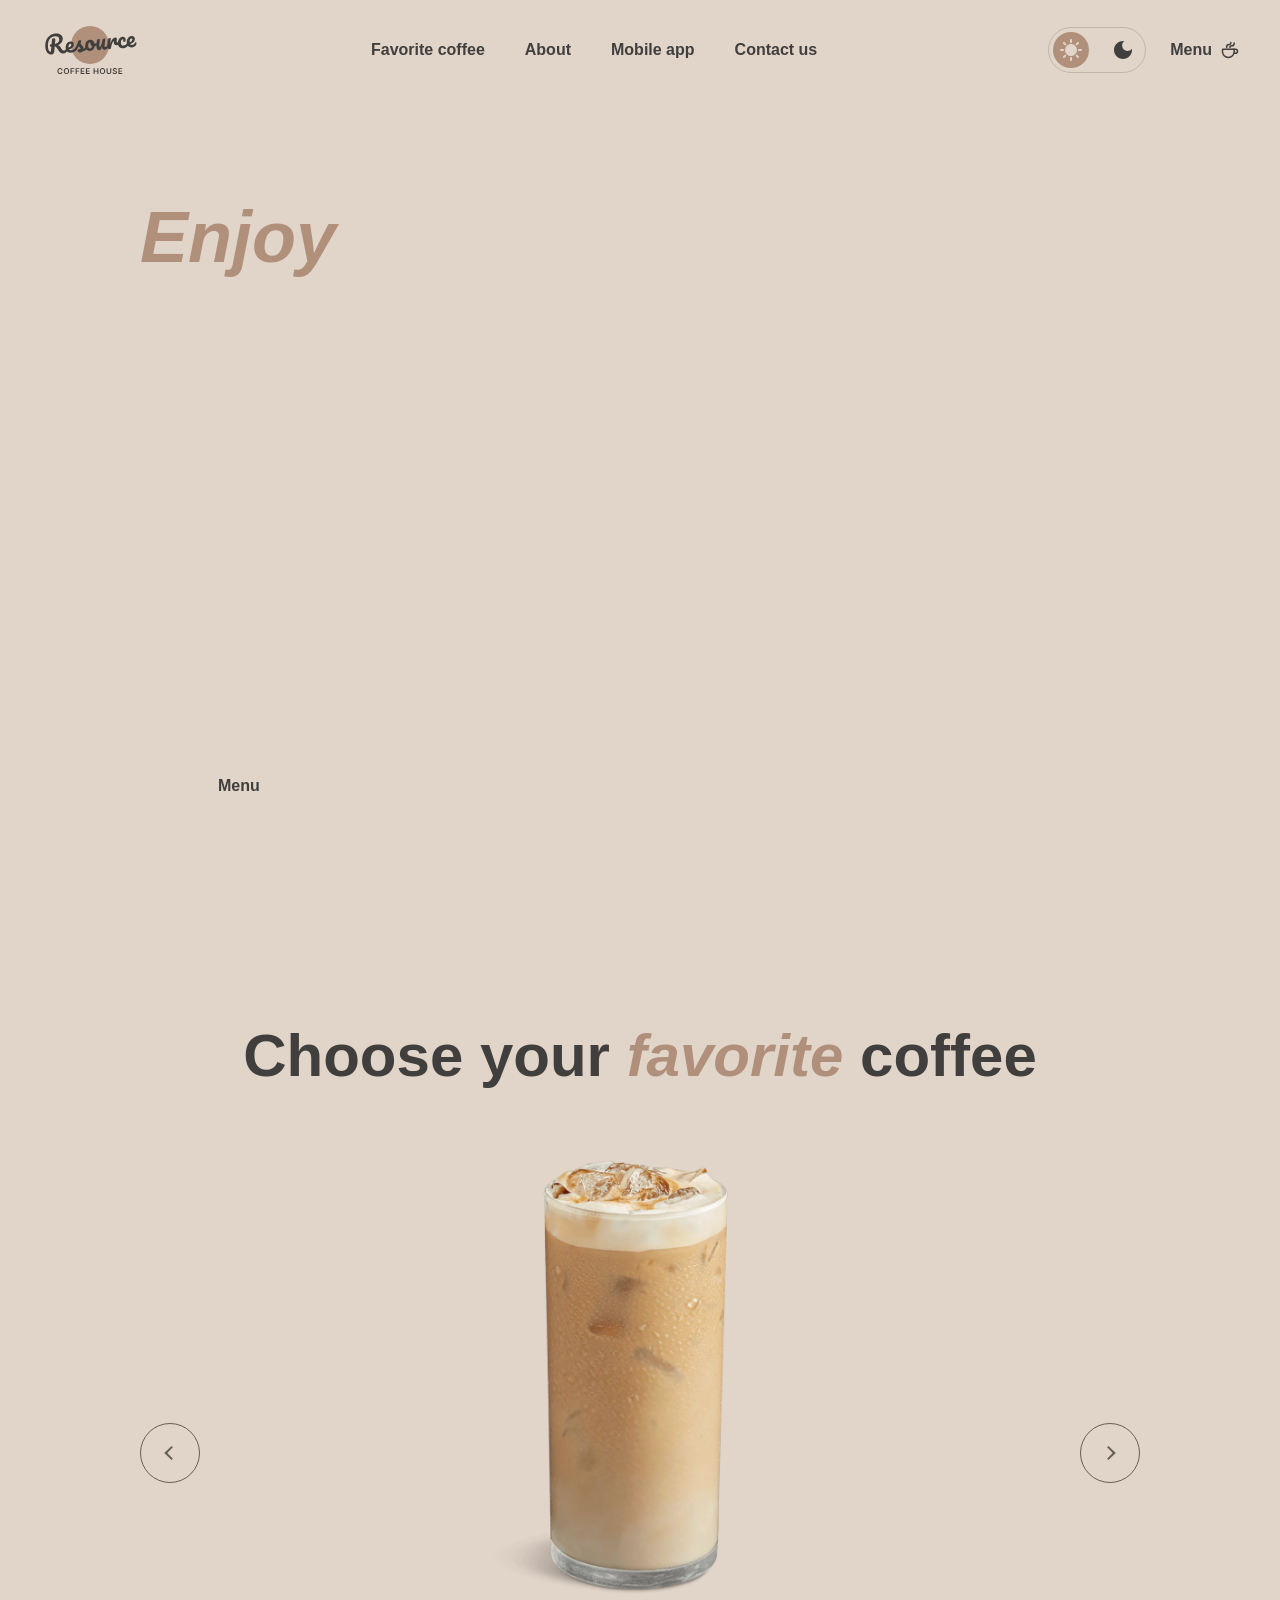
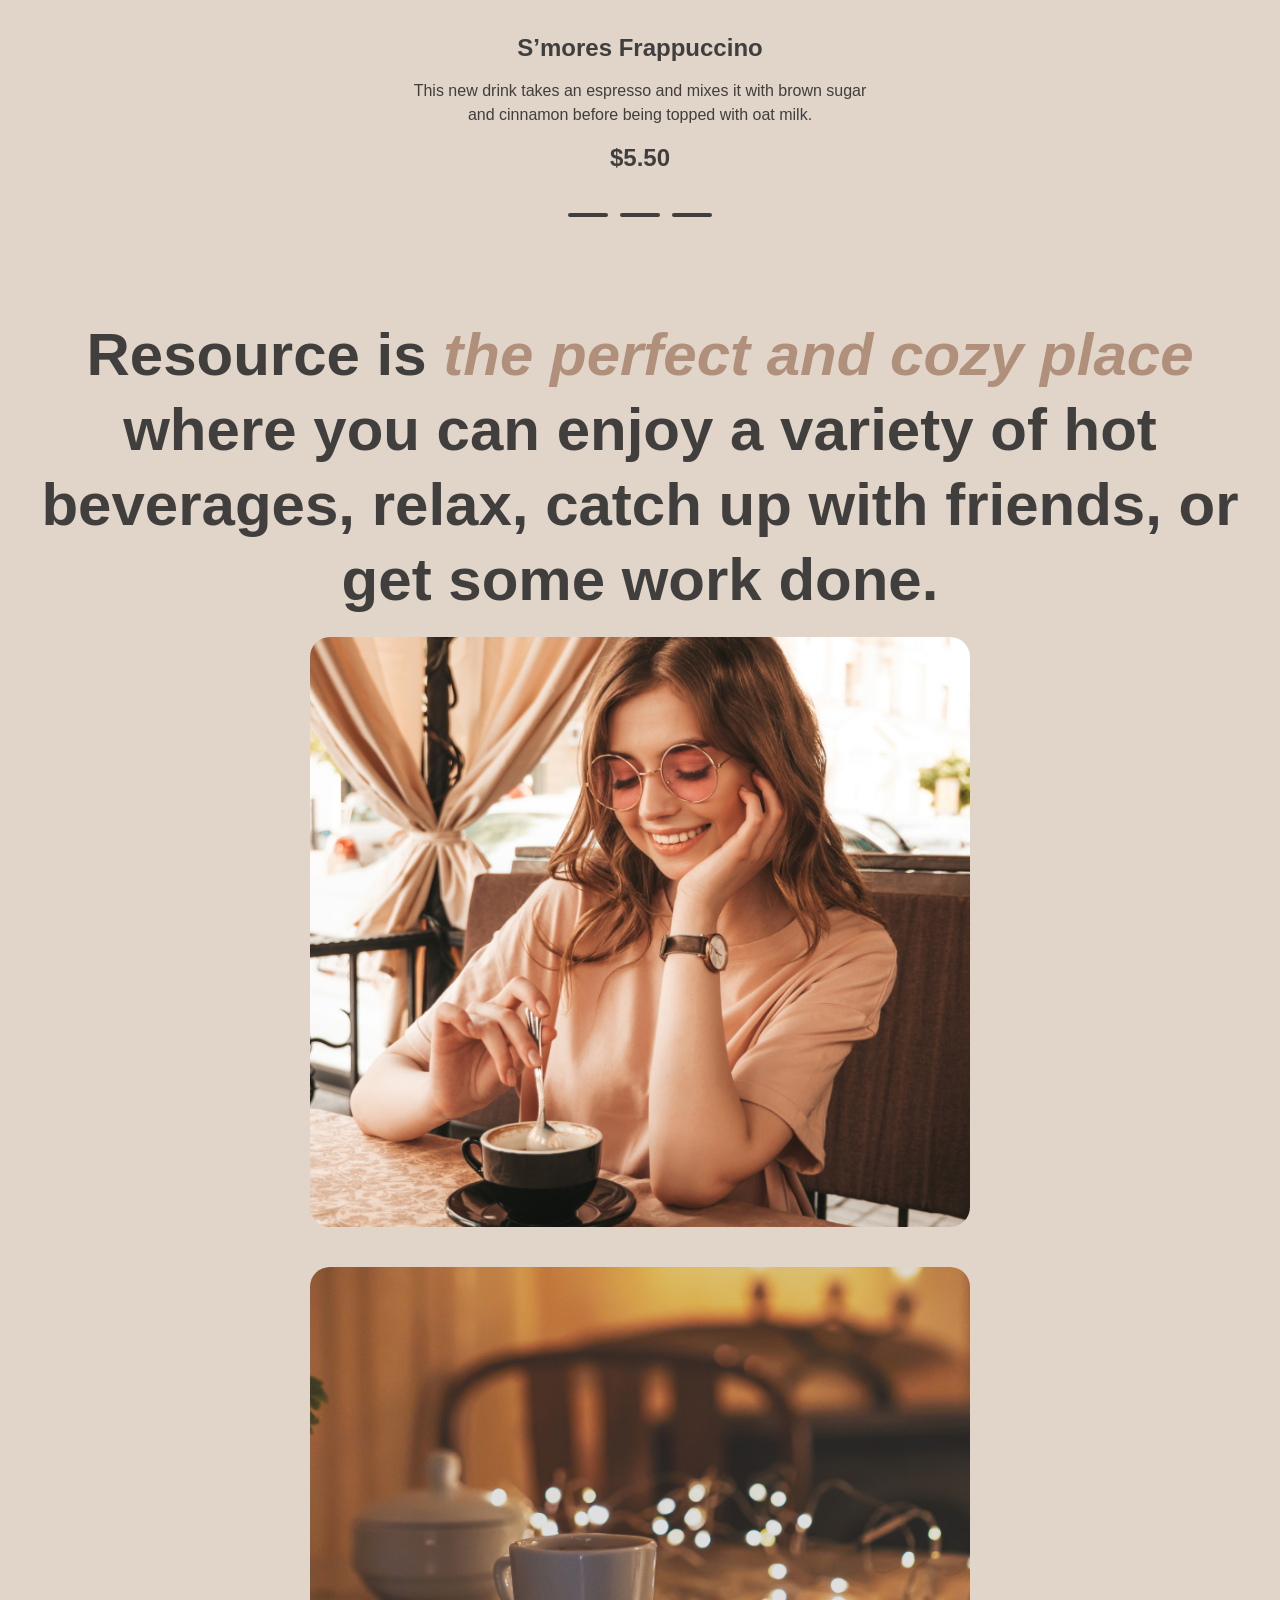
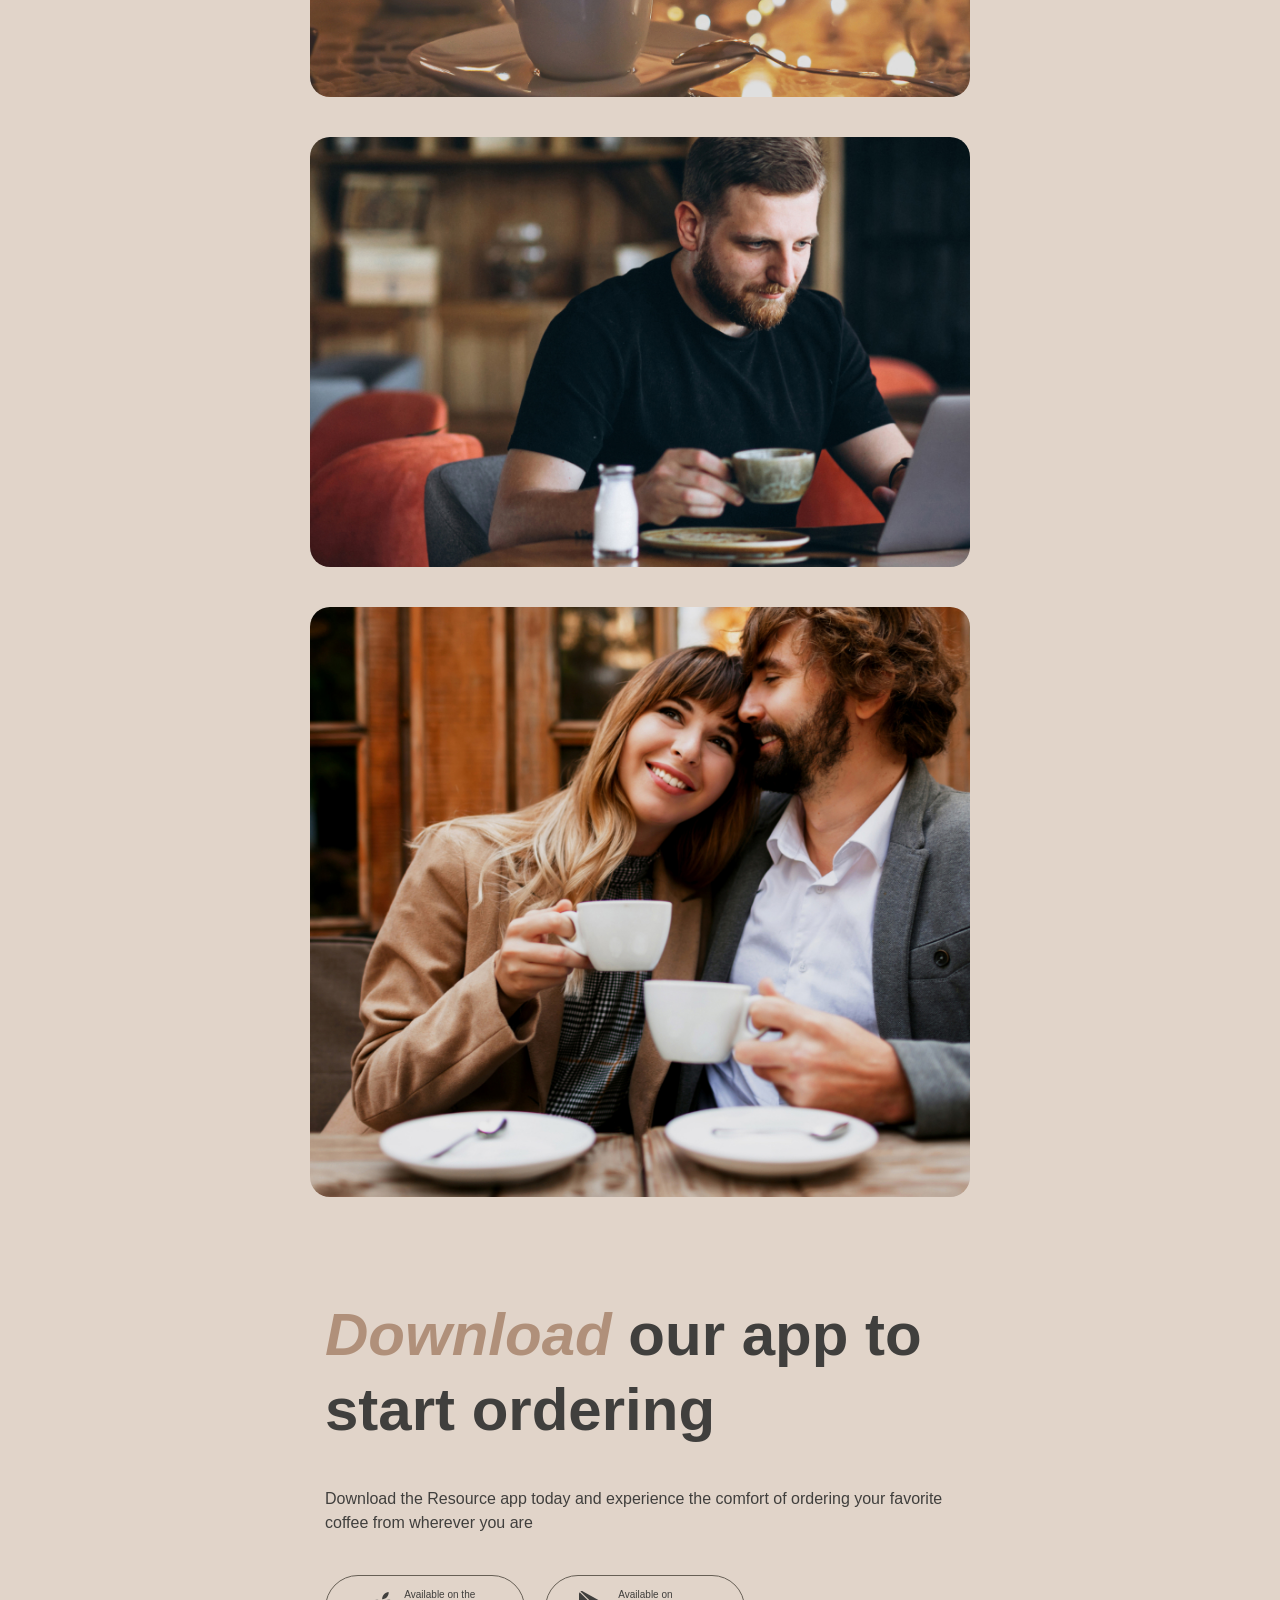
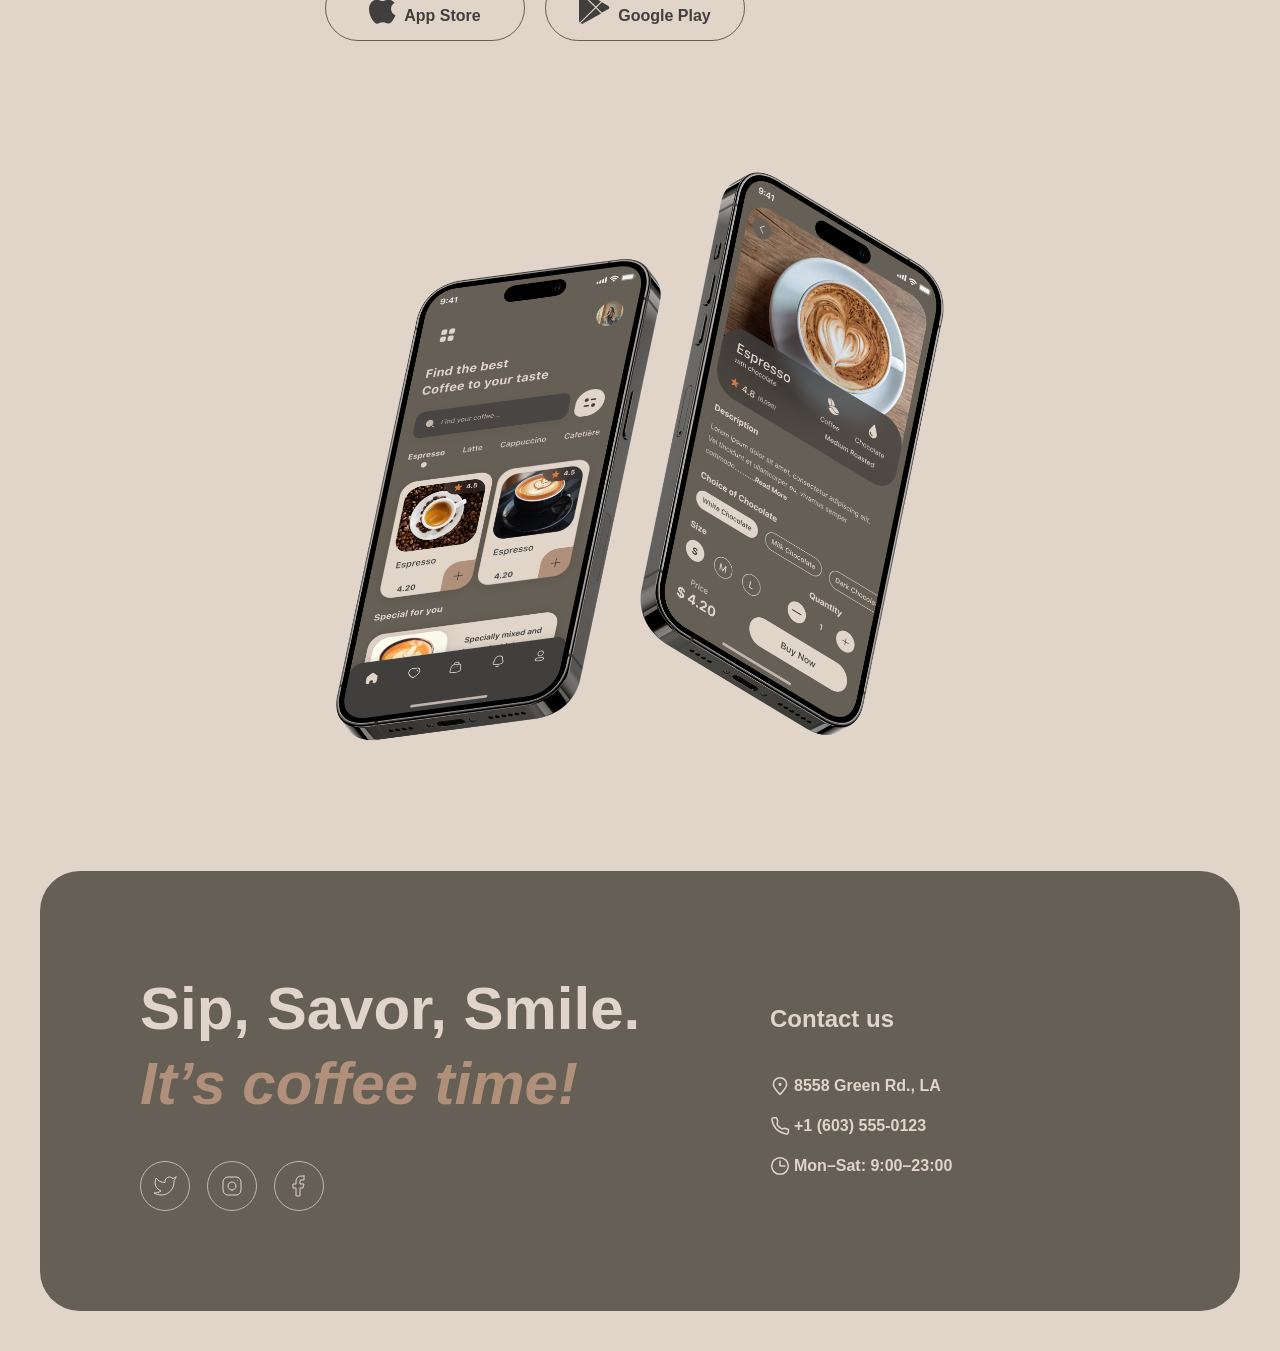
==== commit 419038e2: "fix: fix hover in menu-button, add video in hero-section, and burger links 27.09.26 12:31" ====
--- a/index.html
+++ b/index.html
@@ -17,7 +17,7 @@
             alt="Coffee House Logo"
           />
         </a>
-        <div class="header-navigation">
+        <nav class="header-navigation">
           <ul class="header__list">
             <li class="header__item">
               <a href="#favorite-coffee" class="header__link"
@@ -33,8 +33,21 @@
             <li class="header__item">
               <a href="#contacts" class="header__link">contact us</a>
             </li>
+            <li class="header__item header__item--burger-menu">
+              <a
+                href="catalog.html"
+                class="header__link coffee-menu__burger-menu"
+              >
+                <p class="coffee-menu__text--burger-menu">menu</p>
+                <img
+                  class="coffee-menu__icon--burger-menu"
+                  src="img/header/coffee-cup.svg"
+                  alt="Menu Icon"
+                />
+              </a>
+            </li>
           </ul>
-        </div>
+        </nav>
         <div class="header-actions">
           <button
             type="button"
@@ -79,6 +92,12 @@
     <main class="main">
       <section class="hero section">
         <div class="hero-container">
+          <video autoplay muted loop playsinline class="hero-video">
+            <source
+              src="../videos/2909914-sd_426_226_24fps.mp4"
+              type="video/mp4"
+            />
+          </video>
           <div class="hero-offer">
             <h1 class="hero-offer__title">
               <span class="color-word">enjoy</span> premium coffee at our
@@ -135,6 +154,11 @@
               type="button"
               class="favorite-coffee__arrow favorite-coffee__arrow--right"
             ></button>
+          </div>
+          <div class="favorite-coffee__controls">
+            <span class="favorite-coffee__control"></span>
+            <span class="favorite-coffee__control"></span>
+            <span class="favorite-coffee__control"></span>
           </div>
         </div>
       </section>
@@ -234,8 +258,8 @@
             Sip, Savor, Smile. <span class="color-word">It’s coffee time!</span>
           </h2>
           <div class="footer-offer__socials">
-            <button
-              type="button"
+            <a
+              href="https://x.com/"
               class="footer-offer__socials--twitter footer-logo"
             >
               <img
@@ -243,9 +267,9 @@
                 alt="twitter-logo"
                 class="twitter-logo footer-logo__icon"
               />
-            </button>
-            <button
-              type="button"
+            </a>
+            <a
+              href="https://www.instagram.com/"
               class="footer-offer__socials--instagram footer-logo"
             >
               <img
@@ -253,9 +277,9 @@
                 alt="instagram-logo"
                 class="instagram-logo footer-logo__icon"
               />
-            </button>
-            <button
-              type="button"
+            </a>
+            <a
+              href="https://www.facebook.com/"
               class="footer-offer__socials--facebook footer-logo"
             >
               <img
@@ -263,7 +287,7 @@
                 alt="facebook-logo"
                 class="facebook-logo footer-logo__icon"
               />
-            </button>
+            </a>
           </div>
         </div>
         <div class="footer-contacts-info">
@@ -309,6 +333,6 @@
         </div>
       </div>
     </footer>
-    <script src="main.js"></script>
+    <script type="module" src="js/main.js"></script>
   </body>
 </html>
--- a/sass/style.css
+++ b/sass/style.css
@@ -71,8 +71,18 @@
   font-family: "inter";
   src: url("/fonts/Inter_18pt-Regular.ttf") format("ttf");
 }
+body.is-resizing .header__list {
+  transition: none;
+}
+
 .header {
   margin: 20px auto;
+}
+@media (max-width: 768px) {
+  .header {
+    position: relative;
+    z-index: 30;
+  }
 }
 .header .header-menu {
   max-height: 60px;
@@ -96,10 +106,42 @@
   flex-wrap: wrap;
   gap: 40px;
 }
-@media (max-width: 860px) {
+@media (max-width: 870px) {
   .header .header__list {
-    display: none;
-  }
+    display: flex;
+    justify-content: space-between;
+    align-items: center;
+    flex-direction: row;
+    flex-wrap: wrap;
+    gap: 20px;
+  }
+}
+@media (max-width: 768px) {
+  .header .header__list {
+    position: fixed;
+    top: 100px;
+    right: 0;
+    width: 100%;
+    height: calc(100dvh - 100px);
+    background: #e1d4c9;
+    transform: translateX(100%);
+    visibility: hidden;
+    pointer-events: none;
+    transition: transform 0.35s ease, visibility 0s 0.35s;
+    z-index: 20;
+    display: flex;
+    justify-content: center;
+    align-items: center;
+    flex-direction: column;
+    flex-wrap: wrap;
+    gap: 60px;
+  }
+}
+.header .header__list.active {
+  transform: translateX(0);
+  visibility: visible;
+  pointer-events: auto;
+  transition-delay: 0s;
 }
 .header .header__list .header__item {
   font-family: inter, sans-serif;
@@ -127,6 +169,38 @@
 .header .header__list .header__item:hover::after {
   transform: scaleX(1);
 }
+@media (max-width: 768px) {
+  .header .header__list .header__item {
+    font-family: inter, sans-serif;
+    font-size: 32px;
+    font-weight: 600;
+    line-height: 125%;
+  }
+}
+.header .header__list .header__item--burger-menu {
+  display: none;
+}
+@media (max-width: 768px) {
+  .header .header__list .header__item--burger-menu {
+    display: flex;
+  }
+  .header .header__list .header__item--burger-menu .coffee-menu__burger-menu {
+    margin-top: 40px;
+    display: flex;
+    justify-content: center;
+    align-items: center;
+    flex-direction: row;
+    flex-wrap: wrap;
+    gap: 16px;
+  }
+  .header .header__list .header__item--burger-menu .coffee-menu__burger-menu .coffee-menu__text--burger-menu::first-letter {
+    text-transform: capitalize;
+  }
+  .header .header__list .header__item--burger-menu .coffee-menu__burger-menu .coffee-menu__icon--burger-menu {
+    width: 40px;
+    height: 40px;
+  }
+}
 .header .header-actions {
   display: flex;
   justify-content: space-between;
@@ -157,30 +231,13 @@
   padding: 9px;
 }
 .header .coffee-menu {
+  position: relative;
   display: flex;
   justify-content: space-between;
   align-items: center;
   flex-direction: row;
   flex-wrap: wrap;
   gap: 8px;
-}
-@media (max-width: 860px) {
-  .header .coffee-menu {
-    display: none;
-  }
-}
-.header .coffee-menu {
-  position: relative;
-}
-.header .coffee-menu .coffee-menu__text {
-  font-family: inter, sans-serif;
-  font-size: 16px;
-  font-weight: 600;
-  line-height: 150%;
-  color: #403f3d;
-}
-.header .coffee-menu .coffee-menu__text::first-letter {
-  text-transform: capitalize;
 }
 .header .coffee-menu::after {
   content: "";
@@ -197,12 +254,27 @@
 .header .coffee-menu:hover::after {
   transform: scaleX(1);
 }
+@media (max-width: 768px) {
+  .header .coffee-menu {
+    display: none;
+  }
+}
+.header .coffee-menu .coffee-menu__text {
+  font-family: inter, sans-serif;
+  font-size: 16px;
+  font-weight: 600;
+  line-height: 150%;
+  color: #403f3d;
+}
+.header .coffee-menu .coffee-menu__text::first-letter {
+  text-transform: capitalize;
+}
 
 .hamburger {
   display: none;
 }
 
-@media (max-width: 860px) {
+@media (max-width: 768px) {
   .hamburger {
     display: inline-block;
     position: relative;
@@ -221,22 +293,21 @@
     width: 20px;
     height: 2px;
     background-color: black;
-    transform: translate(-50%, -50%);
-    bottom: 55%;
-    transition: top 0.3s ease, left 0.3s ease, transform 0.3s ease;
+    top: 50%;
+    left: 50%;
+    transition: transform 0.3s ease;
+  }
+  .hamburger .hamburger__line {
+    transform: translate(-50%, -50%) translateY(-4px);
   }
   .hamburger::after {
-    bottom: 35%;
+    transform: translate(-50%, -50%) translateY(4px);
+  }
+  .hamburger.active .hamburger__line {
+    transform: translate(-50%, -50%) rotate(45deg);
   }
   .hamburger.active::after {
-    top: 16px;
-    left: 25px;
-    transform: translate(-50%, -50%) rotate(-90deg);
-  }
-  .hamburger.active .hamburger__line {
-    top: 16px;
-    left: 5px;
-    transform: translate(-50%, -50%) rotate(-90deg);
+    transform: translate(-50%, -50%) rotate(-45deg);
   }
 }
 .main {
@@ -254,10 +325,9 @@
 }
 
 .hero-container {
-  background: url(../img/header/img-hero.jpg);
+  position: relative;
+  overflow: hidden;
   border-radius: 40px;
-  background-size: cover;
-  background-position: center;
   padding: 100px;
 }
 @media (max-width: 600px) {
@@ -265,7 +335,19 @@
     padding: 60px 16px;
   }
 }
+.hero-container .hero-video {
+  position: absolute;
+  top: 0;
+  left: 0;
+  width: 100%;
+  height: 100%;
+  -o-object-fit: cover;
+     object-fit: cover;
+  z-index: 1;
+}
 .hero-container .hero-offer {
+  position: relative;
+  z-index: 2;
   margin-right: 530px;
   max-width: 530px;
 }
@@ -311,6 +393,7 @@
   text-transform: capitalize;
 }
 .hero-container .hero-offer .hero-offer__button {
+  position: relative;
   margin-right: auto;
   padding: 20px 78px;
   background-color: #e1d4c9;
@@ -328,20 +411,20 @@
 }
 .hero-container .hero-offer .hero-offer__button::after {
   content: "";
-  display: inline-block;
+  position: absolute;
+  top: 50%;
+  left: calc(50% + 28px);
   width: 16px;
   height: 16px;
-  margin-left: 8px;
-  vertical-align: middle;
   background: url(/img/header/coffee-cup.svg) no-repeat center;
-  background-size: contain;
   opacity: 0;
-  transform: translateX(-5px);
+  transform: translate(-8px, -50%);
   transition: opacity 0.2s ease, transform 0.2s ease;
+  pointer-events: none;
 }
 .hero-container .hero-offer .hero-offer__button:hover::after {
   opacity: 1;
-  transform: translateX(0);
+  transform: translate(0, -55%);
 }
 
 .favorite-coffee-container {
@@ -530,6 +613,21 @@
     max-width: 480px;
     display: none;
   }
+}
+.favorite-coffee-container .favorite-coffee__controls {
+  display: flex;
+  justify-content: center;
+  align-items: center;
+  flex-direction: row;
+  flex-wrap: wrap;
+  gap: 0.75rem;
+}
+.favorite-coffee-container .favorite-coffee__controls .favorite-coffee__control {
+  width: 40px;
+  height: 4px;
+  border-radius: 6.25em;
+  border: none;
+  background: #403f3d;
 }
 
 .about {
@@ -1146,8 +1244,23 @@
 [data-theme=dark] body {
   background-color: #292826;
 }
+@media (max-width: 768px) {
+  [data-theme=dark] .header .header-menu .header-navigation .header__list {
+    background-color: #292826;
+  }
+  [data-theme=dark] .header .header-menu .header-navigation .header__list .header__item {
+    color: #e1d4c9;
+  }
+  [data-theme=dark] .header .header-menu .header-navigation .header__list .header__item::after {
+    background-color: #e1d4c9;
+  }
+}
 [data-theme=dark] .header .header-menu .header-navigation .header__list .header__item {
   color: #e1d4c9;
+}
+[data-theme=dark] .header .header-menu .header-navigation .header__list .header__item .coffee-menu__burger-menu .coffee-menu__icon--burger-menu {
+  background-color: #e1d4c9;
+  border-radius: 100px;
 }
 [data-theme=dark] .header .header-menu .header-actions .theme-witch .theme__light {
   background-color: #292826;
@@ -1231,4 +1344,8 @@
 
 html {
   scroll-behavior: smooth;
+}
+
+body.lock {
+  overflow: hidden;
 }/*# sourceMappingURL=style.css.map */
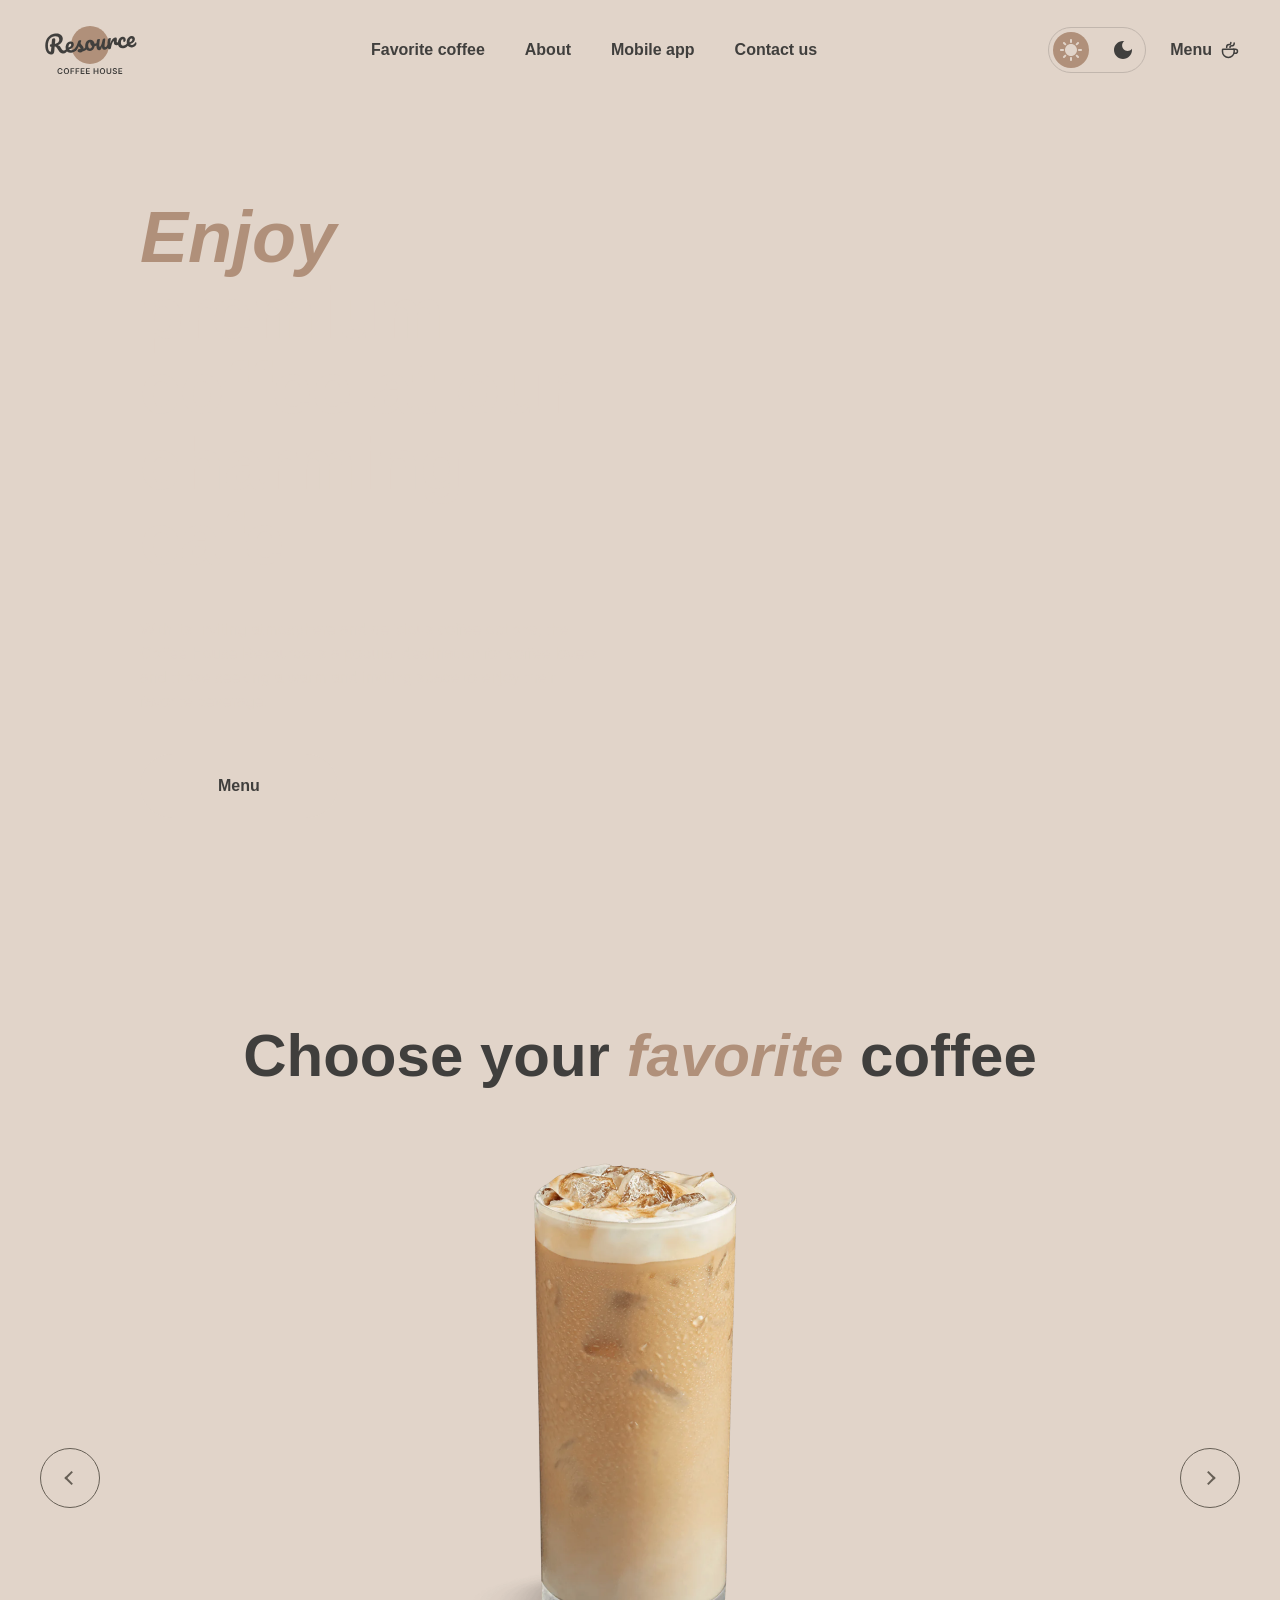
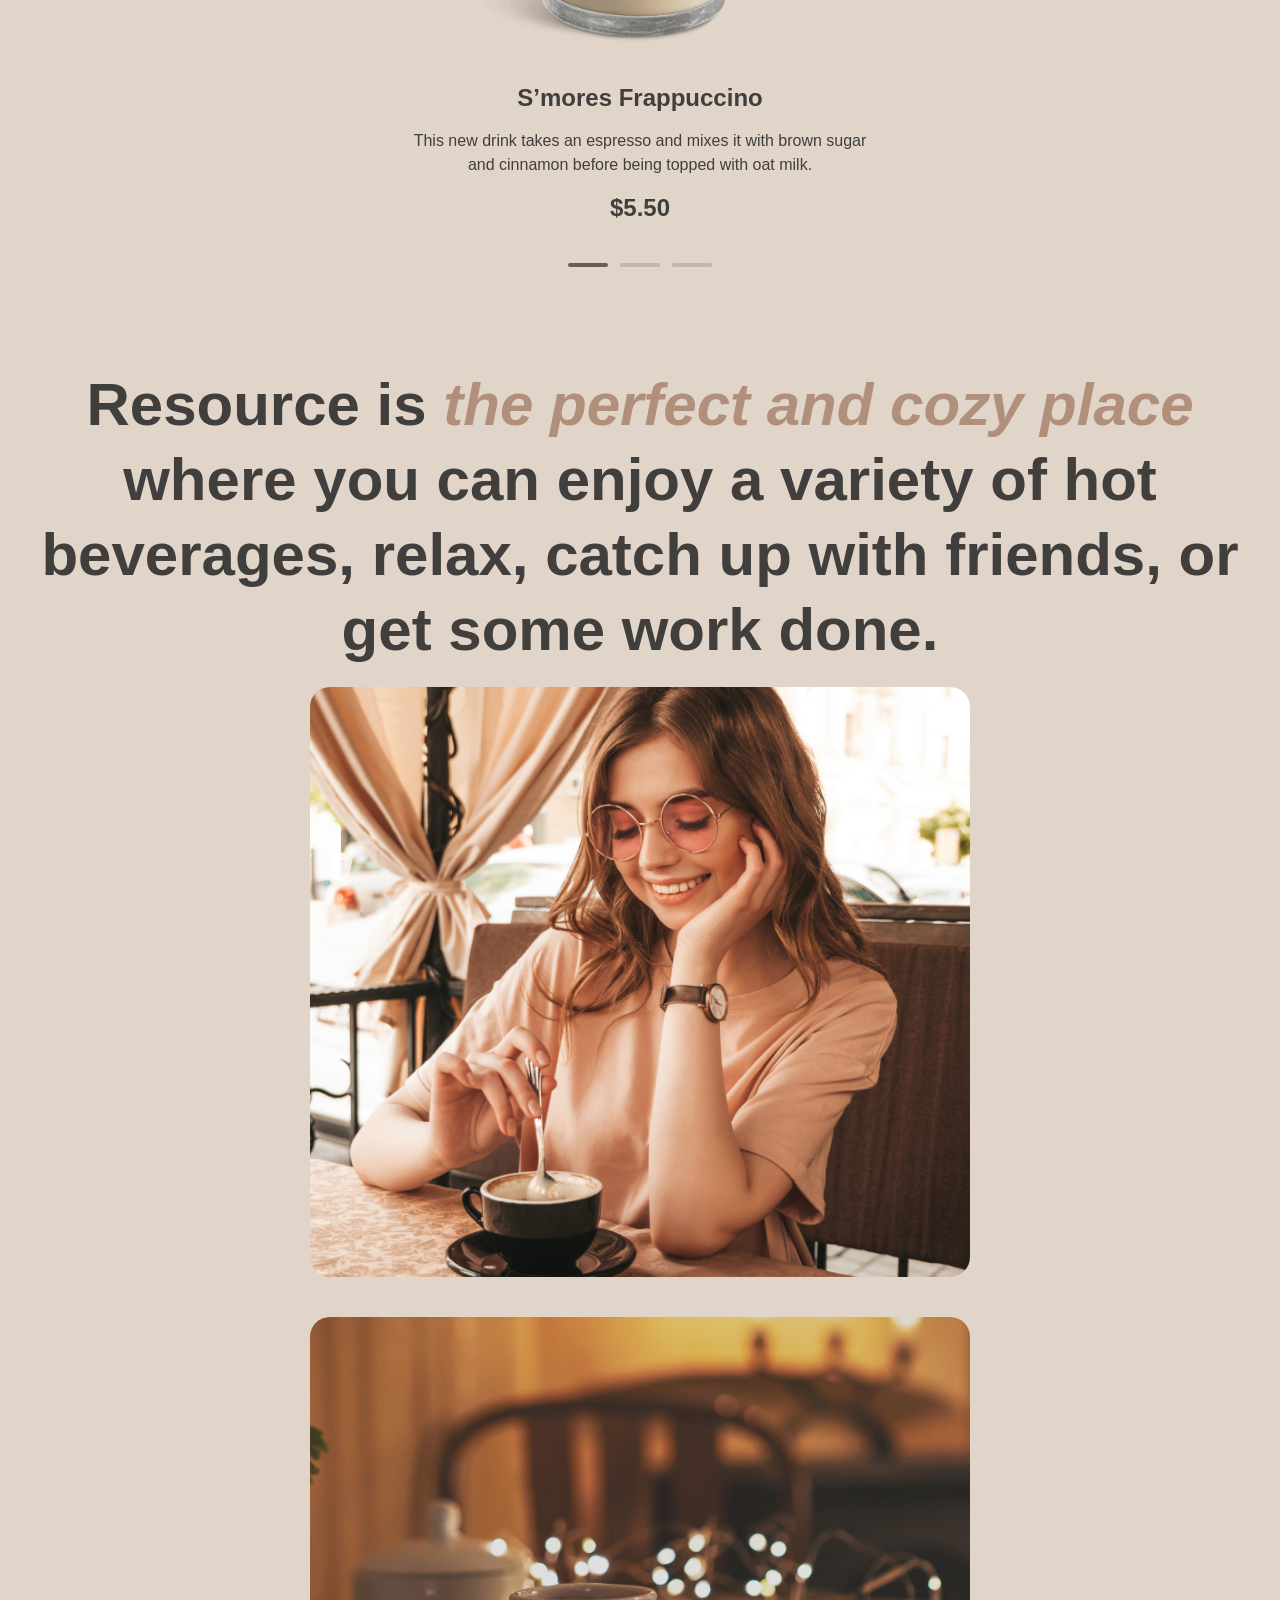
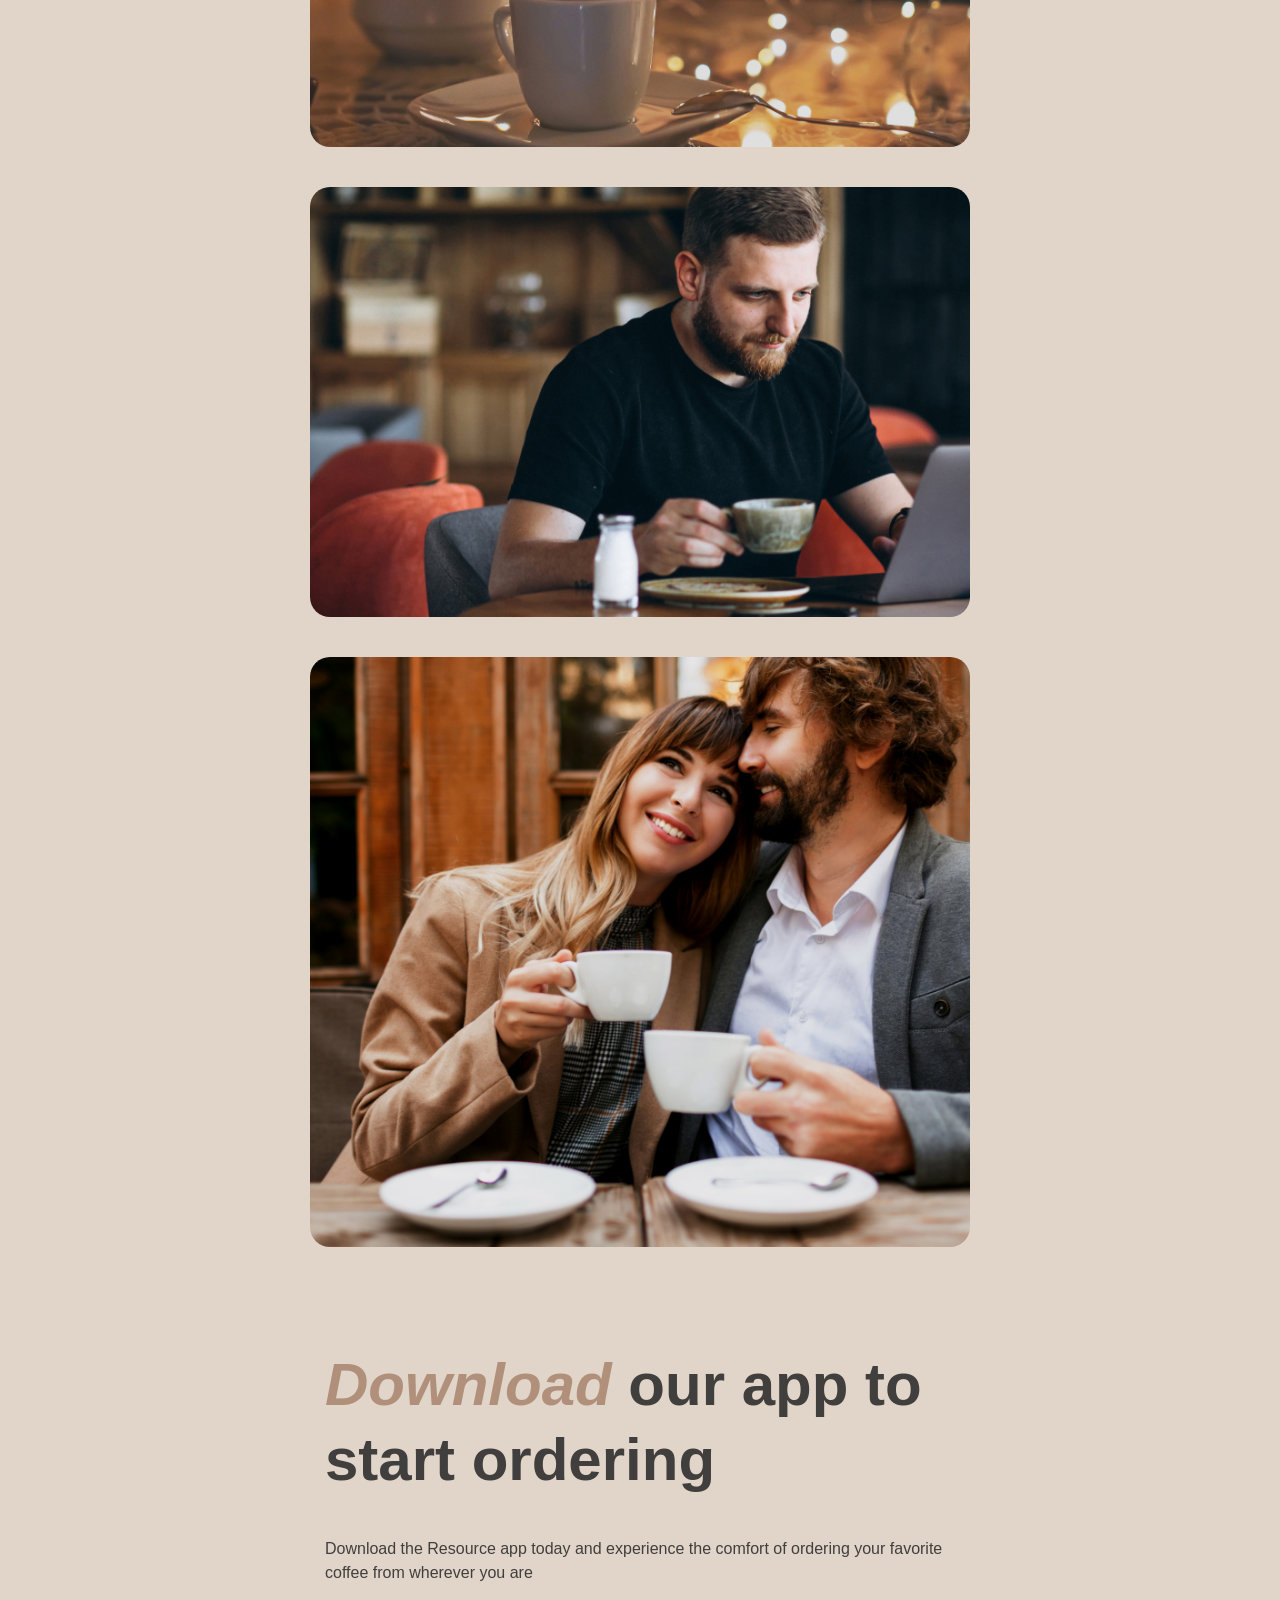
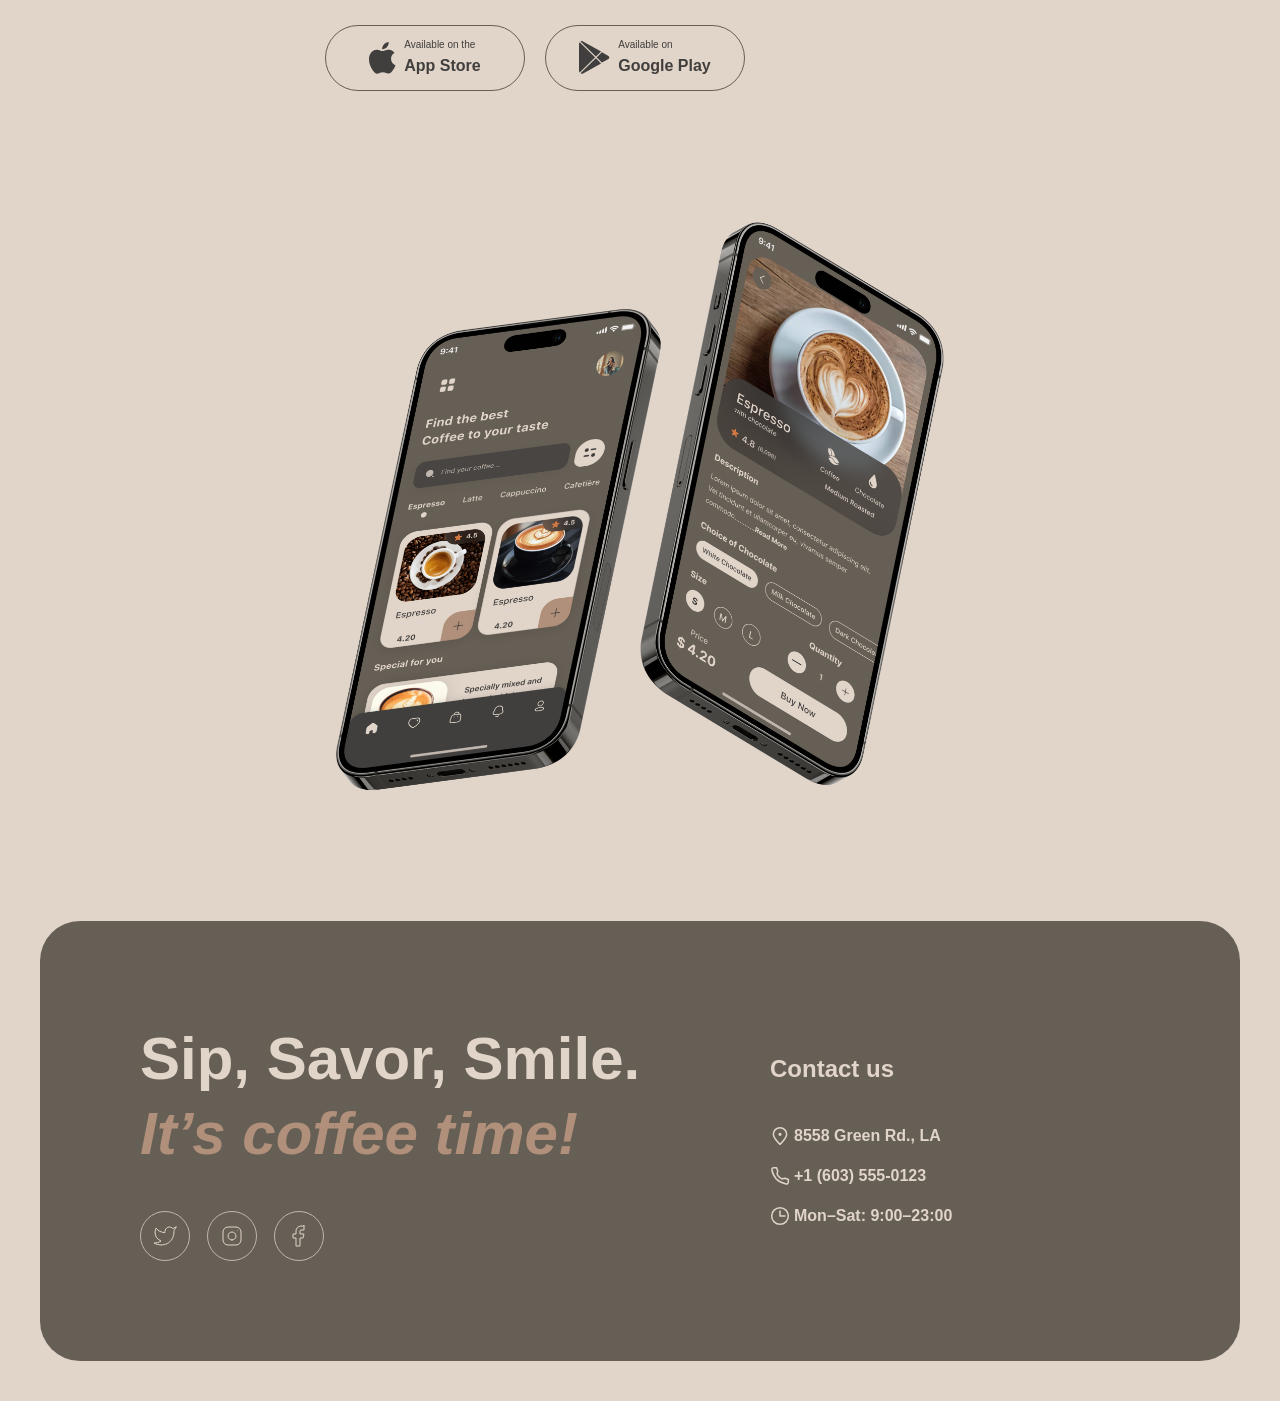
==== commit 7d3f36e4: "feat: add slider to main-page 27.09.26 16:05" ====
--- a/index.html
+++ b/index.html
@@ -118,35 +118,93 @@
           <h2 class="favorite-coffee__title main-section__text">
             choose your <span class="color-word">favorite</span> coffee
           </h2>
-          <div class="favorite-coffee__slider">
+          <div class="favorite-coffee__sliders">
             <button
               type="button"
               class="favorite-coffee__arrow favorite-coffee__arrow--left"
             ></button>
-            <div class="favorite-coffee__slider--row">
-              <div class="favorite-coffee__slider--content">
-                <img
-                  src="img/main/coffee-slider-1.svg"
-                  class="favorite-coffee__slider--1"
-                  alt="coffee-slider-1"
-                />
-                <div class="favorite-coffee__slider--description">
-                  <p
-                    class="favorite-coffee__slider--description--title main-section__text"
-                  >
-                    s’mores Frappuccino
-                  </p>
-                  <p
-                    class="favorite-coffee__slider--description--text main-section__text"
-                  >
-                    this new drink takes an espresso and mixes it with brown
-                    sugar and cinnamon before being topped with oat milk.
-                  </p>
-                  <p
-                    class="favorite-coffee__slider--description--price main-section__text"
-                  >
-                    $5.50
-                  </p>
+            <div class="favorite-coffee__slider-viewport">
+              <div class="favorite-coffee__slider--row">
+                <div
+                  class="favorite-coffee__slider favorite-coffee__slider--content-1"
+                >
+                  <img
+                    src="img/main/coffee-slider-1.svg"
+                    class="favorite-coffee__slider--1"
+                    alt="coffee-slider-1"
+                  />
+                  <div class="favorite-coffee__slider--description">
+                    <p
+                      class="favorite-coffee__slider--description--title main-section__text"
+                    >
+                      s’mores Frappuccino
+                    </p>
+                    <p
+                      class="favorite-coffee__slider--description--text main-section__text"
+                    >
+                      this new drink takes an espresso and mixes it with brown
+                      sugar and cinnamon before being topped with oat milk.
+                    </p>
+                    <p
+                      class="favorite-coffee__slider--description--price main-section__text"
+                    >
+                      $5.50
+                    </p>
+                  </div>
+                </div>
+                <div
+                  class="favorite-coffee__slider favorite-coffee__slider--content-2"
+                >
+                  <img
+                    src="img/main/coffee-slider-2.svg"
+                    class="favorite-coffee__slider--2"
+                    alt="coffee-slider-2"
+                  />
+                  <div class="favorite-coffee__slider--description">
+                    <p
+                      class="favorite-coffee__slider--description--title main-section__text"
+                    >
+                      caramel Macchiato
+                    </p>
+                    <p
+                      class="favorite-coffee__slider--description--text main-section__text"
+                    >
+                      fragrant and unique classic espresso with rich
+                      caramel-peanut syrup, with cream under whipped thick foam.
+                    </p>
+                    <p
+                      class="favorite-coffee__slider--description--price main-section__text"
+                    >
+                      $5.00
+                    </p>
+                  </div>
+                </div>
+                <div
+                  class="favorite-coffee__slider favorite-coffee__slider--content-3"
+                >
+                  <img
+                    src="img/main/coffee-slider-3.svg"
+                    class="favorite-coffee__slider--3"
+                    alt="coffee-slider-3"
+                  />
+                  <div class="favorite-coffee__slider--description">
+                    <p
+                      class="favorite-coffee__slider--description--title main-section__text"
+                    >
+                      ice coffee
+                    </p>
+                    <p
+                      class="favorite-coffee__slider--description--text main-section__text"
+                    >
+                      a popular summer drink that tones and invigorates.
+                      Prepared from coffee, milk and ice.
+                    </p>
+                    <p
+                      class="favorite-coffee__slider--description--price main-section__text"
+                    >
+                      $4.50
+                    </p>
+                  </div>
                 </div>
               </div>
             </div>
--- a/sass/style.css
+++ b/sass/style.css
@@ -462,76 +462,37 @@
     line-height: 125%;
   }
 }
-.favorite-coffee-container .favorite-coffee__slider {
-  display: flex;
-  justify-content: center;
-  align-items: center;
-  flex-direction: row;
-  flex-wrap: wrap;
-  gap: 378px;
-}
-@media (max-width: 1460px) {
-  .favorite-coffee-container .favorite-coffee__slider {
-    display: flex;
-    justify-content: center;
-    align-items: center;
-    flex-direction: row;
-    flex-wrap: wrap;
-    gap: 200px;
-  }
-}
-@media (max-width: 1100px) {
-  .favorite-coffee-container .favorite-coffee__slider {
-    display: flex;
-    justify-content: center;
-    align-items: center;
-    flex-direction: row;
-    flex-wrap: wrap;
-    gap: 100px;
-  }
-}
-@media (max-width: 900px) {
-  .favorite-coffee-container .favorite-coffee__slider {
-    display: flex;
-    justify-content: center;
-    align-items: center;
-    flex-direction: row;
-    flex-wrap: wrap;
-    gap: 70px;
-  }
-}
-@media (max-width: 840px) {
-  .favorite-coffee-container .favorite-coffee__slider {
-    display: flex;
-    justify-content: center;
-    align-items: center;
-    flex-direction: row;
-    flex-wrap: wrap;
-    gap: 30px;
-  }
-}
-@media (max-width: 840px) {
-  .favorite-coffee-container .favorite-coffee__slider {
-    display: flex;
-    justify-content: center;
-    align-items: center;
-    flex-direction: row;
-    flex-wrap: wrap;
-    gap: 30px;
-  }
+.favorite-coffee-container .favorite-coffee__sliders {
+  display: flex;
+  justify-content: center;
+  align-items: center;
+  flex-direction: row;
+  flex-wrap: nowrap;
+  gap: 40px;
+  width: 100%;
 }
 @media (max-width: 760px) {
-  .favorite-coffee-container .favorite-coffee__slider {
-    max-width: 480px;
-    display: flex;
-    justify-content: center;
-    align-items: center;
-    flex-direction: row;
-    flex-wrap: wrap;
+  .favorite-coffee-container .favorite-coffee__sliders {
     gap: 0;
   }
 }
-.favorite-coffee-container .favorite-coffee__slider .favorite-coffee__slider--content {
+.favorite-coffee-container .favorite-coffee__sliders .favorite-coffee__slider-viewport {
+  flex: 1 1 0;
+  min-width: 0;
+  overflow: hidden;
+}
+@media (max-width: 760px) {
+  .favorite-coffee-container .favorite-coffee__sliders .favorite-coffee__slider-viewport {
+    flex-basis: 100%;
+  }
+}
+.favorite-coffee-container .favorite-coffee__sliders .favorite-coffee__slider-viewport .favorite-coffee__slider--row {
+  display: flex;
+  transition: transform 0.5s ease;
+}
+.favorite-coffee-container .favorite-coffee__sliders .favorite-coffee__slider-viewport .favorite-coffee__slider--row .favorite-coffee__slider {
+  flex: 0 0 100%;
+  min-width: 100%;
   display: flex;
   justify-content: center;
   align-items: center;
@@ -539,7 +500,7 @@
   flex-wrap: wrap;
   gap: 20px;
 }
-.favorite-coffee-container .favorite-coffee__slider .favorite-coffee__slider--content .favorite-coffee__slider--description {
+.favorite-coffee-container .favorite-coffee__sliders .favorite-coffee__slider-viewport .favorite-coffee__slider--row .favorite-coffee__slider .favorite-coffee__slider--description {
   max-width: 480px;
   display: flex;
   justify-content: center;
@@ -548,17 +509,17 @@
   flex-wrap: wrap;
   gap: 16px;
 }
-.favorite-coffee-container .favorite-coffee__slider .favorite-coffee__slider--content .favorite-coffee__slider--description .favorite-coffee__slider--description--title {
+.favorite-coffee-container .favorite-coffee__sliders .favorite-coffee__slider-viewport .favorite-coffee__slider--row .favorite-coffee__slider .favorite-coffee__slider--description .favorite-coffee__slider--description--title {
   font-family: inter, sans-serif;
   font-size: 24px;
   font-weight: 600;
   line-height: 125%;
   color: #403f3d;
 }
-.favorite-coffee-container .favorite-coffee__slider .favorite-coffee__slider--content .favorite-coffee__slider--description .favorite-coffee__slider--description--title::first-letter {
-  text-transform: capitalize;
-}
-.favorite-coffee-container .favorite-coffee__slider .favorite-coffee__slider--content .favorite-coffee__slider--description .favorite-coffee__slider--description--text {
+.favorite-coffee-container .favorite-coffee__sliders .favorite-coffee__slider-viewport .favorite-coffee__slider--row .favorite-coffee__slider .favorite-coffee__slider--description .favorite-coffee__slider--description--title::first-letter {
+  text-transform: capitalize;
+}
+.favorite-coffee-container .favorite-coffee__sliders .favorite-coffee__slider-viewport .favorite-coffee__slider--row .favorite-coffee__slider .favorite-coffee__slider--description .favorite-coffee__slider--description--text {
   font-family: inter, sans-serif;
   font-size: 16px;
   font-weight: 400;
@@ -566,17 +527,18 @@
   text-align: center;
   color: #403f3d;
 }
-.favorite-coffee-container .favorite-coffee__slider .favorite-coffee__slider--content .favorite-coffee__slider--description .favorite-coffee__slider--description--text::first-letter {
-  text-transform: capitalize;
-}
-.favorite-coffee-container .favorite-coffee__slider .favorite-coffee__slider--content .favorite-coffee__slider--description .favorite-coffee__slider--description--price {
+.favorite-coffee-container .favorite-coffee__sliders .favorite-coffee__slider-viewport .favorite-coffee__slider--row .favorite-coffee__slider .favorite-coffee__slider--description .favorite-coffee__slider--description--text::first-letter {
+  text-transform: capitalize;
+}
+.favorite-coffee-container .favorite-coffee__sliders .favorite-coffee__slider-viewport .favorite-coffee__slider--row .favorite-coffee__slider .favorite-coffee__slider--description .favorite-coffee__slider--description--price {
   font-family: inter, sans-serif;
   font-size: 24px;
   font-weight: 600;
   line-height: 125%;
   color: #403f3d;
 }
-.favorite-coffee-container .favorite-coffee__slider .favorite-coffee__arrow {
+.favorite-coffee-container .favorite-coffee__sliders .favorite-coffee__arrow {
+  flex: 0 0 60px;
   position: relative;
   width: 60px;
   height: 60px;
@@ -584,7 +546,7 @@
   border-radius: 100px;
   background: transparent;
 }
-.favorite-coffee-container .favorite-coffee__slider .favorite-coffee__arrow::before {
+.favorite-coffee-container .favorite-coffee__sliders .favorite-coffee__arrow::before {
   content: "";
   position: absolute;
   top: 50%;
@@ -594,23 +556,22 @@
   border-top: 2px solid #665f55;
   border-right: 2px solid #665f55;
 }
-.favorite-coffee-container .favorite-coffee__slider .favorite-coffee__arrow--left::before {
+.favorite-coffee-container .favorite-coffee__sliders .favorite-coffee__arrow--left::before {
   transform: translate(-35%, -50%) rotate(-135deg);
 }
-.favorite-coffee-container .favorite-coffee__slider .favorite-coffee__arrow--right::before {
+.favorite-coffee-container .favorite-coffee__sliders .favorite-coffee__arrow--right::before {
   transform: translate(-65%, -50%) rotate(45deg);
 }
-.favorite-coffee-container .favorite-coffee__slider .favorite-coffee__arrow:hover {
+.favorite-coffee-container .favorite-coffee__sliders .favorite-coffee__arrow:hover {
   background-color: #665f55;
   transition: background-color 0.3s ease;
 }
-.favorite-coffee-container .favorite-coffee__slider .favorite-coffee__arrow:hover::before {
+.favorite-coffee-container .favorite-coffee__sliders .favorite-coffee__arrow:hover::before {
   border-color: #e1d4c9;
   transition: border-color 0.3s ease;
 }
 @media (max-width: 760px) {
-  .favorite-coffee-container .favorite-coffee__slider .favorite-coffee__arrow {
-    max-width: 480px;
+  .favorite-coffee-container .favorite-coffee__sliders .favorite-coffee__arrow {
     display: none;
   }
 }
@@ -627,7 +588,11 @@
   height: 4px;
   border-radius: 6.25em;
   border: none;
-  background: #403f3d;
+  background: #c1b6ad;
+  cursor: pointer;
+}
+.favorite-coffee-container .favorite-coffee__controls .favorite-coffee__control.control_active {
+  background-color: #665f55;
 }
 
 .about {
@@ -688,6 +653,10 @@
      object-fit: cover;
   border-radius: 20px;
 }
+.about .about-container .about__images .about__images--column--1 .about__images--column--big:hover {
+  transform: scale(105%);
+  transition: transform 0.3s ease;
+}
 .about .about-container .about__images .about__images--column--1 .about__images--column--small {
   width: 660px;
   height: 430px;
@@ -695,6 +664,10 @@
      object-fit: cover;
   border-radius: 20px;
 }
+.about .about-container .about__images .about__images--column--1 .about__images--column--small:hover {
+  transform: scale(105%);
+  transition: transform 0.3s ease;
+}
 @media (max-width: 768px) {
   .about .about-container .about__images .about__images--column--1 .about__images--column--small {
     display: none;
@@ -715,12 +688,20 @@
      object-fit: cover;
   border-radius: 20px;
 }
+.about .about-container .about__images .about__images--column--2 .about__images--column--big:hover {
+  transform: scale(105%);
+  transition: transform 0.3s ease;
+}
 .about .about-container .about__images .about__images--column--2 .about__images--column--small {
   width: 660px;
   height: 430px;
   -o-object-fit: cover;
      object-fit: cover;
   border-radius: 20px;
+}
+.about .about-container .about__images .about__images--column--2 .about__images--column--small:hover {
+  transform: scale(105%);
+  transition: transform 0.3s ease;
 }
 @media (max-width: 768px) {
   .about .about-container .about__images .about__images--column--2 .about__images--column--small {
